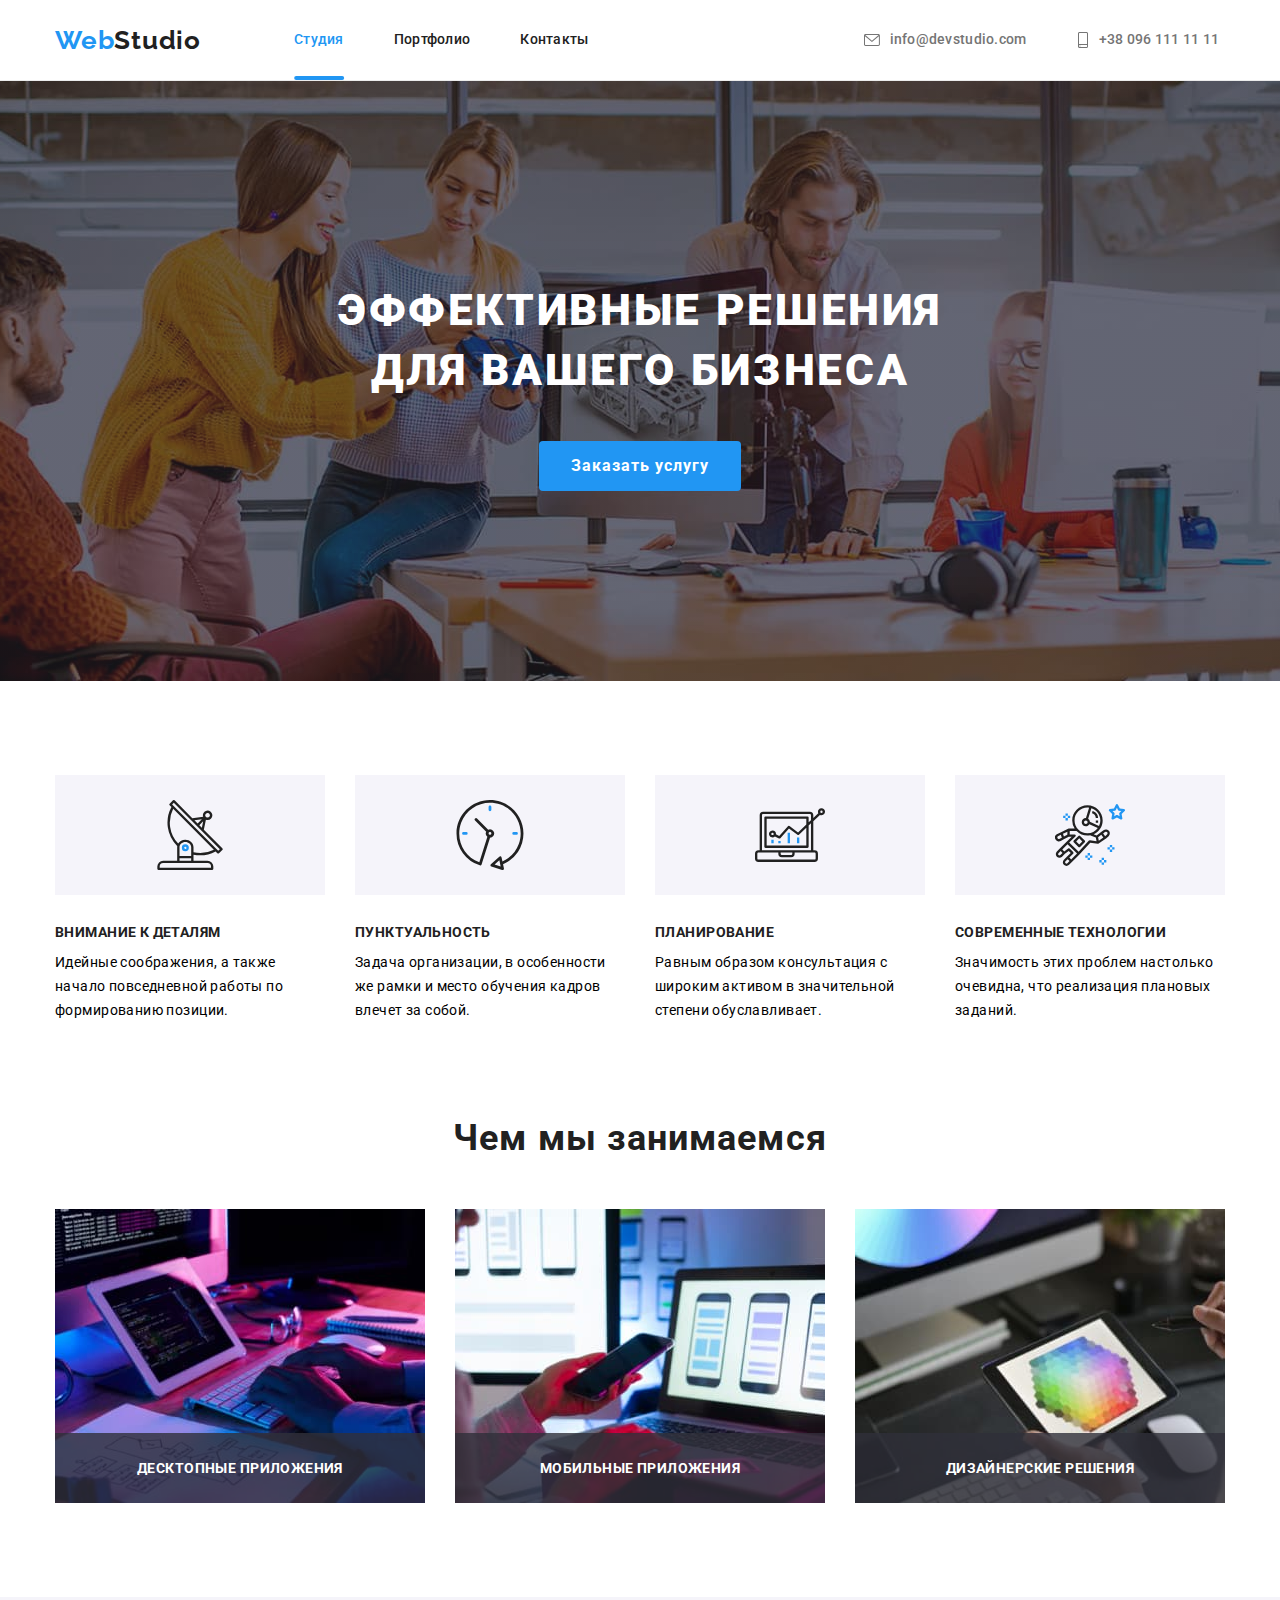
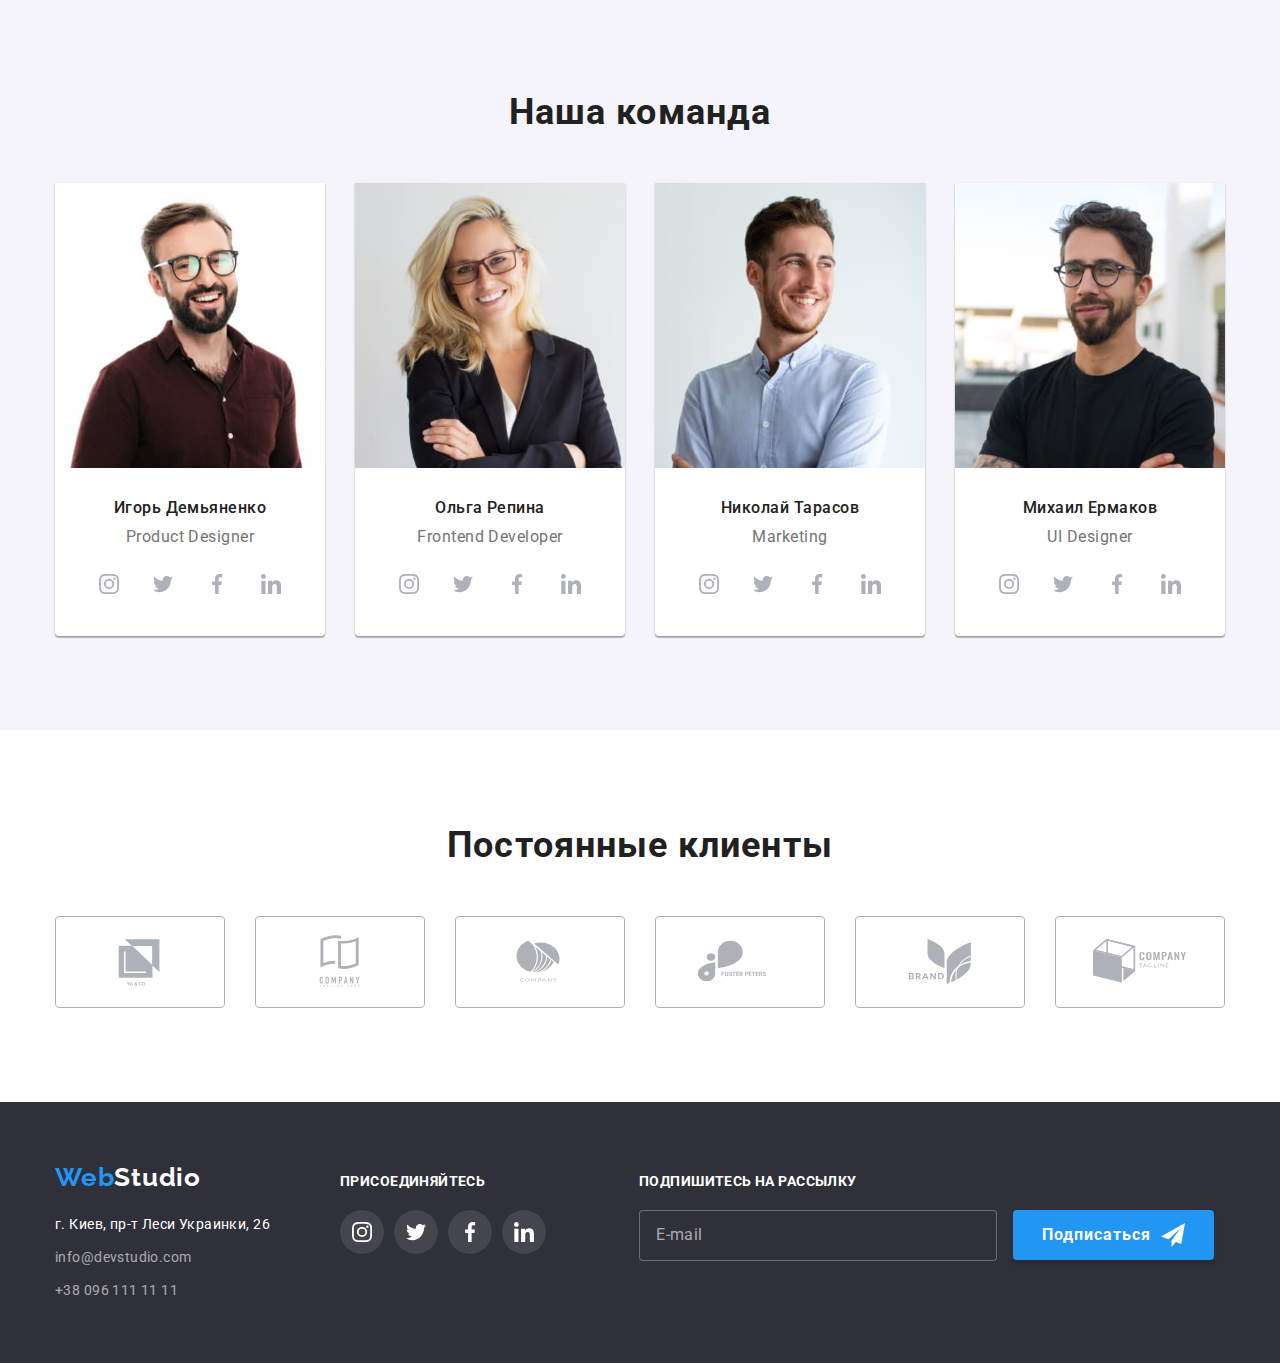
==== index.html @ 91b72182 "Update links" ====
<!DOCTYPE html>
<html lang="ru">
  <head>
    <meta name="viewport" content="width=device-width, initial-scale=1.0" />
    <title>Студия</title>
    <link rel="preconnect" href="https://fonts.googleapis.com" />
    <link rel="preconnect" href="https://fonts.gstatic.com" crossorigin />
    <link
      href="https://fonts.googleapis.com/css2?family=Raleway:wght@700&family=Roboto:wght@400;500;700;900&display=swap"
      rel="stylesheet"
    />
    <link
      rel="stylesheet"
      href="https://cdnjs.cloudflare.com/ajax/libs/modern-normalize/1.1.0/modern-normalize.min.css"
    />
    <link rel="stylesheet" href="./css/main.min.css" />
  </head>
  <body>
    <!-- Header -->
    <header class="page-header">
      <div class="page-header__menu container">
        <nav class="site-nav">
          <a class="logo" data-burger-logo href="./"
            ><span class="logo--accent">Web</span>Studio</a
          >
          <button
            type="button"
            class="burger__button"
            aria-expanded="false"
            aria-controls="burger-menu"
            data-burger-button
          >
            <svg
              width="40px"
              height="40px"
              aria-label="Переключатель мобильного меню"
            >
              <use
                class="burger-open"
                href="./images/icons.svg#burger-open"
              ></use>
              <use
                class="burger-close"
                href="./images/icons.svg#burger-close"
              ></use>
            </svg>
          </button>
          <div class="burger__menu" id="burger-menu" data-burger-menu>
            <ul class="site-nav__list">
              <li class="site-nav__item">
                <a class="site-nav__link current" href="./index.html">Студия</a>
              </li>
              <li class="site-nav__item">
                <a class="site-nav__link" href="./portfolio.html">Портфолио</a>
              </li>
              <li class="site-nav__item">
                <a class="site-nav__link" href="./">Контакты</a>
              </li>
            </ul>
            <ul class="contacts">
              <li class="contacts__item">
                <a class="contacts__link" href="mailto:info@devstudio.com">
                  <svg class="contacts__icon mail-icon">
                    <use href="./images/icons.svg#mail"></use>
                  </svg>
                  info@devstudio.com</a
                >
              </li>
              <li class="contacts__item">
                <a class="contacts__link" href="tel:+380961111111">
                  <svg class="contacts__icon phone-icon">
                    <use href="./images/icons.svg#phone"></use>
                  </svg>
                  +38 096 111 11 11</a
                >
              </li>
            </ul>
            <ul class="burger-social">
              <li class="burger-social__item">
                <a class="burger-social__link" href="./">Instagram</a>
              </li>
              <li class="burger-social__item">
                <a class="burger-social__link" href="./">Twitter</a>
              </li>
              <li class="burger-social__item">
                <a class="burger-social__link" href="./">Facebook</a>
              </li>
              <li class="burger-social__item">
                <a class="burger-social__link" href="./">LinkedIn</a>
              </li>
            </ul>
          </div>
        </nav>
      </div>
    </header>
    <main>
      <!-- Hero -->
      <section class="hero">
        <div class="hero__overlay">
          <h1 class="hero__title">Эффективные решения для вашего бизнеса</h1>
          <button class="hero__button button" type="button" data-modal-open>
            Заказать услугу
          </button>
        </div>
      </section>
      <!-- Benefits -->
      <section class="benefits">
        <div class="container">
          <ul class="benefits__list">
            <li class="benefits__item">
              <div class="benefits__icon-thumb">
                <svg class="benefits__icon">
                  <use href="./images/icons.svg#antenna"></use>
                </svg>
              </div>
              <h3 class="benefits__title">Внимание к деталям</h3>
              <p class="benefits__descr">
                Идейные соображения, а также начало повседневной работы по
                формированию позиции.
              </p>
            </li>
            <li class="benefits__item">
              <div class="benefits__icon-thumb">
                <svg class="benefits__icon">
                  <use href="./images/icons.svg#clock"></use>
                </svg>
              </div>
              <h3 class="benefits__title">Пунктуальность</h3>
              <p class="benefits__descr">
                Задача организации, в особенности же рамки и место обучения
                кадров влечет за собой.
              </p>
            </li>
            <li class="benefits__item">
              <div class="benefits__icon-thumb">
                <svg class="benefits__icon">
                  <use href="./images/icons.svg#diagram"></use>
                </svg>
              </div>
              <h3 class="benefits__title">Планирование</h3>
              <p class="benefits__descr">
                Равным образом консультация с широким активом в значительной
                степени обуславливает.
              </p>
            </li>
            <li class="benefits__item">
              <div class="benefits__icon-thumb">
                <svg class="benefits__icon">
                  <use href="./images/icons.svg#astronaut"></use>
                </svg>
              </div>
              <h3 class="benefits__title">Современные технологии</h3>
              <p class="benefits__descr">
                Значимость этих проблем настолько очевидна, что реализация
                плановых заданий.
              </p>
            </li>
          </ul>
        </div>
      </section>
      <!-- Features -->
      <section class="features section">
        <div class="container">
          <h2 class="features__title">Чем мы занимаемся</h2>
          <ul class="features__list">
            <li class="features__item">
              <img
                srcset="./images/img1.jpg 1x, ./images/img1@2x.jpg 2x"
                src="./images/img1.jpg"
                alt="Написание кода согласно алгоритму"
              />
              <div class="features__text-thumb">
                <p class="features__text">Десктопные приложения</p>
              </div>
            </li>
            <li class="features__item">
              <img
                srcset="./images/img2.jpg 1x, ./images/img2@2x.jpg 2x"
                src="./images/img2.jpg"
                alt="Тестирование мобильной версии"
              />
              <div class="features__text-thumb">
                <p class="features__text">Мобильные приложения</p>
              </div>
            </li>
            <li class="features__item">
              <img
                srcset="./images/img3.jpg 1x, ./images/img3@2x.jpg 2x"
                src="./images/img3.jpg"
                alt="Создание дизайна"
              />
              <div class="features__text-thumb">
                <p class="features__text">Дизайнерские решения</p>
              </div>
            </li>
          </ul>
        </div>
      </section>
      <!-- Team -->
      <section class="team section">
        <div class="container">
          <h2 class="team__title">Наша команда</h2>
          <ul class="members__list">
            <li class="members__item">
              <img
                class="members__image"
                srcset="
                  ./images/member1-270.jpg 270w,
                  ./images/member1-354.jpg 350w,
                  ./images/member1-450.jpg 450w,
                  ./images/member1-540.jpg 540w,
                  ./images/member1-708.jpg 708w,
                  ./images/member1-900.jpg 900w
                "
                src="./images/member1-270.jpg"
                alt="Фото сотрудника"
                sizes="(min-width: 1200px) 25vw, (min-width: 768px) 50vw, 100vw"
              />
              <div class="members__descr">
                <h3 class="members__name">Игорь Демьяненко</h3>
                <p class="members__position">Product Designer</p>
              </div>
              <div class="members__social-thumb">
                <ul class="social-links">
                  <li class="social-links__item">
                    <a
                      href="./"
                      class="social-links__link"
                      aria-label="Ссылка на Instagram"
                    >
                      <svg class="social-links__icon">
                        <use href="./images/icons.svg#instagram"></use>
                      </svg>
                    </a>
                  </li>
                  <li class="social-links__item">
                    <a
                      href="./"
                      class="social-links__link"
                      aria-label="Ссылка на Twitter"
                    >
                      <svg class="social-links__icon">
                        <use href="./images/icons.svg#twitter"></use>
                      </svg>
                    </a>
                  </li>
                  <li class="social-links__item">
                    <a
                      href="./"
                      class="social-links__link"
                      aria-label="Ссылка на Facebook"
                    >
                      <svg class="social-links__icon">
                        <use href="./images/icons.svg#facebook"></use>
                      </svg>
                    </a>
                  </li>
                  <li class="social-links__item">
                    <a
                      href="./"
                      class="social-links__link"
                      aria-label="Ссылка на LinkedIn"
                    >
                      <svg class="social-links__icon">
                        <use href="./images/icons.svg#linkedin"></use>
                      </svg>
                    </a>
                  </li>
                </ul>
              </div>
            </li>
            <li class="members__item">
              <img
                class="members__image"
                srcset="
                  ./images/member2-270.jpg 270w,
                  ./images/member2-354.jpg 354w,
                  ./images/member2-450.jpg 450w,
                  ./images/member2-540.jpg 540w,
                  ./images/member2-708.jpg 708w,
                  ./images/member2-900.jpg 900w
                "
                src="./images/member2-270.jpg"
                alt="Фото сотрудника"
                sizes="(min-width: 1200px) 25vw, (min-width: 768px) 50vw, 100vw"
              />
              <div class="members__descr">
                <h3 class="members__name">Ольга Репина</h3>
                <p class="members__position">Frontend Developer</p>
              </div>
              <div class="members__social-thumb">
                <ul class="social-links">
                  <li class="social-links__item">
                    <a
                      href="./"
                      class="social-links__link"
                      aria-label="Ссылка на Instagram"
                    >
                      <svg class="social-links__icon">
                        <use href="./images/icons.svg#instagram"></use>
                      </svg>
                    </a>
                  </li>
                  <li class="social-links__item">
                    <a
                      href="./"
                      class="social-links__link"
                      aria-label="Ссылка на Twitter"
                    >
                      <svg class="social-links__icon">
                        <use href="./images/icons.svg#twitter"></use>
                      </svg>
                    </a>
                  </li>
                  <li class="social-links__item">
                    <a
                      href="./"
                      class="social-links__link"
                      aria-label="Ссылка на Facebook"
                    >
                      <svg class="social-links__icon">
                        <use href="./images/icons.svg#facebook"></use>
                      </svg>
                    </a>
                  </li>
                  <li class="social-links__item">
                    <a
                      href="./"
                      class="social-links__link"
                      aria-label="Ссылка на LinkedIn"
                    >
                      <svg class="social-links__icon">
                        <use href="./images/icons.svg#linkedin"></use>
                      </svg>
                    </a>
                  </li>
                </ul>
              </div>
            </li>
            <li class="members__item">
              <img
                class="members__image"
                srcset="
                  ./images/member3-270.jpg 270w,
                  ./images/member3-354.jpg 354w,
                  ./images/member3-450.jpg 450w,
                  ./images/member3-540.jpg 540w,
                  ./images/member3-708.jpg 708w,
                  ./images/member3-900.jpg 900w
                "
                src="./images/member3-270.jpg"
                alt="Фото сотрудника"
                sizes="(min-width: 1200px) 25vw, (min-width: 768px) 50vw, 100vw"
              />
              <div class="members__descr">
                <h3 class="members__name">Николай Тарасов</h3>
                <p class="members__position">Marketing</p>
              </div>
              <div class="members__social-thumb">
                <ul class="social-links">
                  <li class="social-links__item">
                    <a
                      href="./"
                      class="social-links__link"
                      aria-label="Ссылка на Instagram"
                    >
                      <svg class="social-links__icon">
                        <use href="./images/icons.svg#instagram"></use>
                      </svg>
                    </a>
                  </li>
                  <li class="social-links__item">
                    <a
                      href="./"
                      class="social-links__link"
                      aria-label="Ссылка на Twitter"
                    >
                      <svg class="social-links__icon">
                        <use href="./images/icons.svg#twitter"></use>
                      </svg>
                    </a>
                  </li>
                  <li class="social-links__item">
                    <a
                      href="./"
                      class="social-links__link"
                      aria-label="Ссылка на Facebook"
                    >
                      <svg class="social-links__icon">
                        <use href="./images/icons.svg#facebook"></use>
                      </svg>
                    </a>
                  </li>
                  <li class="social-links__item">
                    <a
                      href="./"
                      class="social-links__link"
                      aria-label="Ссылка на LinkedIn"
                    >
                      <svg class="social-links__icon">
                        <use href="./images/icons.svg#linkedin"></use>
                      </svg>
                    </a>
                  </li>
                </ul>
              </div>
            </li>
            <li class="members__item">
              <img
                class="members__image"
                srcset="
                  ./images/member4-279.jpg 270w,
                  ./images/member4-354.jpg 354w,
                  ./images/member4-450.jpg 450w,
                  ./images/member4-540.jpg 540w,
                  ./images/member4-708.jpg 708w,
                  ./images/member4-900.jpg 900w
                "
                src="./images/member4-270.jpg"
                alt="Фото сотрудника"
                sizes="(min-width: 1200px) 25vw, (min-width: 768px) 50vw, 100vw"
              />
              <div class="members__descr">
                <h3 class="members__name">Михаил Ермаков</h3>
                <p class="members__position">UI Designer</p>
              </div>
              <div class="members__social-thumb">
                <ul class="social-links">
                  <li class="social-links__item">
                    <a
                      href="./"
                      class="social-links__link"
                      aria-label="Ссылка на Instagram"
                    >
                      <svg class="social-links__icon">
                        <use href="./images/icons.svg#instagram"></use>
                      </svg>
                    </a>
                  </li>
                  <li class="social-links__item">
                    <a
                      href="./"
                      class="social-links__link"
                      aria-label="Ссылка на Twitter"
                    >
                      <svg class="social-links__icon">
                        <use href="./images/icons.svg#twitter"></use>
                      </svg>
                    </a>
                  </li>
                  <li class="social-links__item">
                    <a
                      href="./"
                      class="social-links__link"
                      aria-label="Ссылка на Facebook"
                    >
                      <svg class="social-links__icon">
                        <use href="./images/icons.svg#facebook"></use>
                      </svg>
                    </a>
                  </li>
                  <li class="social-links__item">
                    <a
                      href="./"
                      class="social-links__link"
                      aria-label="Ссылка на LinkedIn"
                    >
                      <svg class="social-links__icon">
                        <use href="./images/icons.svg#linkedin"></use>
                      </svg>
                    </a>
                  </li>
                </ul>
              </div>
            </li>
          </ul>
        </div>
      </section>
      <!-- Our clients -->
      <section class="clients section">
        <div class="container">
          <h2 class="clients__title">Постоянные клиенты</h2>
          <div class="clients__thumb">
            <ul class="clients__list">
              <li class="clients__item">
                <a
                  href="./"
                  class="clients__link"
                  aria-label="Ссылка на клиента №1"
                >
                  <svg class="clients__icon">
                    <use href="./images/icons.svg#client1"></use>
                  </svg>
                </a>
              </li>
              <li class="clients__item">
                <a
                  href="./"
                  class="clients__link"
                  aria-label="Ссылка на клиента №2"
                >
                  <svg class="clients__icon">
                    <use href="./images/icons.svg#client2"></use>
                  </svg>
                </a>
              </li>
              <li class="clients__item">
                <a
                  href="./"
                  class="clients__link"
                  aria-label="Ссылка на клиента №3"
                >
                  <svg class="clients__icon">
                    <use href="./images/icons.svg#client3"></use>
                  </svg>
                </a>
              </li>
              <li class="clients__item">
                <a
                  href="./"
                  class="clients__link"
                  aria-label="Ссылка на клиента №4"
                >
                  <svg class="clients__icon">
                    <use href="./images/icons.svg#client4"></use>
                  </svg>
                </a>
              </li>
              <li class="clients__item">
                <a
                  href="./"
                  class="clients__link"
                  aria-label="Ссылка на клиента №5"
                >
                  <svg class="clients__icon">
                    <use href="./images/icons.svg#client5"></use>
                  </svg>
                </a>
              </li>
              <li class="clients__item">
                <a
                  href="./"
                  class="clients__link"
                  aria-label="Ссылка на клиента №6"
                >
                  <svg class="clients__icon">
                    <use href="./images/icons.svg#client6"></use>
                  </svg>
                </a>
              </li>
            </ul>
          </div>
        </div>
      </section>
    </main>
    <!-- Footer -->
    <footer class="page-footer">
      <div class="container page-footer__container">
        <div class="page-footer__thumb">
          <a class="page-footer__logo logo" href="./">
            <span class="logo--accent">Web</span>Studio</a
          >
          <address class="address">г. Киев, пр-т Леси Украинки, 26</address>
          <ul class="contacts-list">
            <li class="contacts-list__item">
              <a class="contacts-list__link" href="mailto:info@devstudio.com"
                >info@devstudio.com</a
              >
            </li>
            <li class="contacts-list__item">
              <a class="contacts-list__link" href="tel:+380961111111"
                >+38 096 111 11 11</a
              >
            </li>
          </ul>
        </div>
        <div class="social">
          <h3 class="social__title">присоединяйтесь</h3>
          <div class="social__thumb">
            <ul class="social__list">
              <li class="social__item">
                <a
                  href="./"
                  class="social__link"
                  aria-label="Ссылка на Instagram"
                >
                  <svg class="social__icon">
                    <use href="./images/icons.svg#instagram"></use>
                  </svg>
                </a>
              </li>
              <li class="social__item">
                <a
                  href="./"
                  class="social__link"
                  aria-label="Ссылка на Twitter"
                >
                  <svg class="social__icon">
                    <use href="./images/icons.svg#twitter"></use>
                  </svg>
                </a>
              </li>
              <li class="social__item">
                <a
                  href="./"
                  class="social__link"
                  aria-label="Ссылка на Facebook"
                >
                  <svg class="social__icon">
                    <use href="./images/icons.svg#facebook"></use>
                  </svg>
                </a>
              </li>
              <li class="social__item">
                <a
                  href="./"
                  class="social__link"
                  aria-label="Ссылка на LinkedIn"
                >
                  <svg class="social__icon">
                    <use href="./images/icons.svg#linkedin"></use>
                  </svg>
                </a>
              </li>
            </ul>
          </div>
        </div>
        <!-- Footer Form -->
        <div class="footer-form__container">
          <form class="footer-form">
            <h3 class="footer-form__title">Подпишитесь на рассылку</h3>
            <input
              class="footer-form__input"
              type="email"
              name="footer-mail"
              placeholder="E-mail"
            />
            <div class="footer-button__container">
              <button class="footer-button button" type="submit">
                Подписаться
                <svg class="footer-form__icon">
                  <use href="./images/icons.svg#send"></use>
                </svg>
              </button>
            </div>
          </form>
        </div>
      </div>
    </footer>
    <!-- Modal -->
    <div class="backdrop is-hidden" data-modal>
      <div class="modal-window">
        <button class="modal-button" data-modal-close>
          <svg class="modal-button__icon">
            <use href="./images/icons.svg#vector"></use>
          </svg>
        </button>
        <!-- Modal Form -->
        <form class="modal-form">
          <h3 class="modal-form__title">
            Оставьте свои данные, мы вам перезвоним
          </h3>
          <div class="modal-form__container">
            <label class="modal-form__label" for="name">Имя</label>
            <input
              class="modal-form__input"
              type="text"
              name="name"
              id="name"
            />
            <svg class="modal-form__icon">
              <use href="./images/icons.svg#name"></use>
            </svg>
          </div>
          <div class="modal-form__container">
            <label class="modal-form__label" for="phone">Телефон</label>
            <input
              class="modal-form__input"
              type="tel"
              name="phone"
              id="phone"
            />
            <svg class="modal-form__icon">
              <use href="./images/icons.svg#tel"></use>
            </svg>
          </div>
          <div class="modal-form__container">
            <label class="modal-form__label" for="mail">Почта</label>
            <input
              class="modal-form__input"
              type="email"
              name="mail"
              id="mail"
            />
            <svg class="modal-form__icon">
              <use href="./images/icons.svg#email"></use>
            </svg>
          </div>
          <div class="modal-form__comment">
            <label class="modal-form__label" for="comment"> Комментарий </label>
            <textarea
              class="modal-form__textarea"
              name="comment"
              id="comment"
              rows="10"
              placeholder="Введите текст"
            ></textarea>
          </div>
          <div class="policy">
            <input
              class="policy__checkbox"
              type="checkbox"
              name="policy"
              id="policy"
            />
            <label class="policy__label" for="policy">
              Соглашаюсь с рассылкой и принимаю
              <a href="./" class="policy__link"> Условия договора </a>
            </label>
          </div>
          <div class="modal-form__button-thumb">
            <button class="modal-form__button button" type="submit">
              Отправить
            </button>
          </div>
        </form>
      </div>
    </div>
    <script src="./js/modal.js"></script>
    <script src="./js/mobile-menu.js"></script>
  </body>
</html>
---- css/main.min.css ----
.container{margin-left:auto;margin-right:auto;padding-left:15px;padding-right:15px}@media screen and (min-width: 480px){.container{width:480px}}@media screen and (min-width: 768px){.container{width:768px}}@media screen and (min-width: 1200px){.container{width:1200px}}.section{padding-top:60px;padding-bottom:60px}@media screen and (min-width: 1200px){.section{padding-top:94px;padding-bottom:94px}}.logo{color:#212121;font-family:Raleway,sans-serif;font-weight:700;font-size:24px;line-height:1.17;letter-spacing:0.03em;-webkit-transition:color 250ms cubic-bezier(0.4, 0, 0.2, 1);transition:color 250ms cubic-bezier(0.4, 0, 0.2, 1)}.logo:hover,.logo:focus{color:#2196f3}@media screen and (min-width: 1200px){.logo{font-size:26px;line-height:1.19}}.logo--accent{color:#2196f3}.page-footer__logo{display:block;margin-bottom:20px;color:#fff}.page-footer__logo:hover,.page-footer__logo:focus{color:#2196f3}.page-header{position:relative;border-bottom:1px solid #ececec}.page-header__menu{display:-webkit-box;display:-ms-flexbox;display:flex;-webkit-box-align:center;-ms-flex-align:center;align-items:center}.site-nav{display:-webkit-box;display:-ms-flexbox;display:flex;-webkit-box-align:center;-ms-flex-align:center;align-items:center;-webkit-box-pack:justify;-ms-flex-pack:justify;justify-content:space-between}@media screen and (max-width: 767px){.site-nav{width:100%}}@media screen and (max-width: 767px){.site-nav__list{margin-bottom:306px}}@media screen and (min-width: 768px){.site-nav__list{display:-webkit-box;display:-ms-flexbox;display:flex;margin-left:88px}}@media screen and (min-width: 1200px){.site-nav__list{margin-left:93px}}.site-nav__item{position:relative}@media screen and (max-width: 767px){.site-nav__item{margin-bottom:32px}.site-nav__item:last-child{margin-bottom:0}}@media screen and (min-width: 768px){.site-nav__item{margin-right:50px}.site-nav__item:last-child{margin-right:0}}.site-nav__link{display:block;color:#212121;font-weight:500;font-size:14px;line-height:1.14;letter-spacing:0.02em;-webkit-transition:color 250ms cubic-bezier(0.4, 0, 0.2, 1);transition:color 250ms cubic-bezier(0.4, 0, 0.2, 1)}.site-nav__link:hover,.site-nav__link:focus{color:#2196f3}@media screen and (min-width: 768px){.site-nav__link{padding-top:32px;padding-bottom:32px}}@media screen and (max-width: 767px){.site-nav__link{font-size:40px;line-height:1.18}}.site-nav__link.current{color:#2196f3}@media screen and (min-width: 768px){.site-nav__link.current::after{display:inline-block;position:absolute;left:50%;bottom:0;-webkit-transform:translate(-50%);transform:translate(-50%);content:"";width:100%;height:4px;background-color:#2196f3;border-radius:2px}}@media screen and (max-width: 767px){.burger__menu.is-open .logo{display:none}}@media screen and (max-width: 767px){.contacts{margin-bottom:64px}}@media screen and (min-width: 768px){.contacts{display:-webkit-box;display:-ms-flexbox;display:flex;-webkit-box-orient:vertical;-webkit-box-direction:normal;-ms-flex-direction:column;flex-direction:column;-webkit-box-pack:center;-ms-flex-pack:center;justify-content:center;margin-left:84px}}@media screen and (min-width: 1200px){.contacts{-webkit-box-orient:horizontal;-webkit-box-direction:normal;-ms-flex-direction:row;flex-direction:row;-webkit-box-align:center;-ms-flex-align:center;align-items:center;margin-left:275px}}@media screen and (min-width: 1200px){.contacts__item{margin-right:50px}.contacts__item:last-child{margin-right:0}}@media screen and (max-width: 767px){.contacts__item{margin-bottom:32px}.contacts__item:last-child{margin-bottom:0}}.contacts__link{color:#757575;font-weight:500;font-size:12px;line-height:1.17;letter-spacing:0.02em;text-decoration:none;-webkit-transition:color 250ms cubic-bezier(0.4, 0, 0.2, 1);transition:color 250ms cubic-bezier(0.4, 0, 0.2, 1)}.contacts__link:hover,.contacts__link:focus{color:#2196f3}@media screen and (min-width: 1200px){.contacts__link{font-size:14px;line-height:1.14}}@media screen and (max-width: 767px){.contacts__link{font-size:24px;line-height:1.17}.contacts__link:hover,.contacts__link:focus{color:#2196f3;font-size:34px;line-height:1.18}}@media screen and (min-width: 768px){.contacts__link{display:-webkit-box;display:-ms-flexbox;display:flex;-webkit-box-align:center;-ms-flex-align:center;align-items:center;padding-top:5px;padding-bottom:5px}}@media screen and (min-width: 1200px){.contacts__link{padding-top:32px;padding-bottom:32px}}.contacts__icon{margin-right:8px;fill:currentColor}.contacts__icon.mail-icon{width:14px;height:10px}.contacts__icon.phone-icon{width:10px;height:14px}@media screen and (max-width: 767px){.contacts__icon{display:none}}@media screen and (min-width: 1200px){.contacts__icon{margin-right:10px}.contacts__icon.mail-icon{width:16px;height:12px}.contacts__icon.phone-icon{width:12px;height:16px}}@media screen and (max-width: 767px){.burger__menu{display:none;position:absolute;top:100%;left:0;padding:48px 40px;width:100%;background-color:#fff;padding:48px 40px;overflow-y:scroll}.burger__menu.is-open{display:block;padding-top:0;z-index:1}}@media screen and (min-width: 768px){.burger__menu{display:-webkit-box;display:-ms-flexbox;display:flex;-webkit-box-pack:justify;-ms-flex-pack:justify;justify-content:space-between;-webkit-box-flex:1;-ms-flex-positive:1;flex-grow:1}}.logo.is-open{opacity:0}.burger__button{display:-webkit-inline-box;display:-ms-inline-flexbox;display:inline-flex;margin:0;padding:4px 0;border:none;background-color:transparent}.burger__button .burger-close{display:none}.burger__button.is-open .burger-close{display:block}.burger__button.is-open .burger-open{display:none}.burger__button:hover .burger-open,.burger__button:focus .burger-open,.burger__button:focus .burger-close,.burger__button:hover .burger-close{fill:#2196f3}@media screen and (min-width: 768px){.burger__button{display:none}}.burger-social{display:-webkit-box;display:-ms-flexbox;display:flex}@media screen and (min-width: 768px){.burger-social{display:none}}.burger-social__item{position:relative;margin-right:10px;padding-left:10px}.burger-social__item:last-child{margin-right:0}.burger-social__item:first-child{padding-left:0}.burger-social__item:not(:first-child)::before{display:inline-block;position:absolute;left:-10px;bottom:10px;content:"";width:22px;border:1px solid rgba(33,33,33,0.2);-webkit-transform:rotate(90deg);transform:rotate(90deg)}.burger-social__link{color:#2196f3;font-weight:500;font-size:18px;line-height:1.22;letter-spacing:0.02em}@media screen and (max-width: 435px){.burger-social__link{font-size:15px}}.button{display:inline-block;color:#fff;background-color:#2196f3;font-family:inherit;font-weight:700;font-size:16px;line-height:1.87;letter-spacing:0.06em;border:1px transparent;border-radius:4px;cursor:pointer}.hero__button{padding:10px 32px}.footer-button{display:-webkit-box;display:-ms-flexbox;display:flex;-webkit-box-align:center;-ms-flex-align:center;align-items:center;padding:10px 29px;-webkit-box-shadow:0px 4px 4px rgba(0,0,0,0.15);box-shadow:0px 4px 4px rgba(0,0,0,0.15)}@media screen and (min-width: 768px) and (max-width: 1199px){.footer-button{margin-left:auto;margin-right:auto}}.modal-form__button{padding:10px 55px;-webkit-box-shadow:0px 4px 4px rgba(0,0,0,0.15);box-shadow:0px 4px 4px rgba(0,0,0,0.15)}.buttons__btn{display:inline-block;padding:6px 22px;border-radius:4px;border-color:transparent;color:#212121;background-color:#f5f4fa;font-family:inherit;font-weight:500;font-size:16px;line-height:1.62;text-align:center;letter-spacing:0.03em;cursor:pointer;-webkit-transition:color 250ms cubic-bezier(0.4, 0, 0.2, 1),background-color 250ms cubic-bezier(0.4, 0, 0.2, 1),-webkit-box-shadow 250ms cubic-bezier(0.4, 0, 0.2, 1);transition:color 250ms cubic-bezier(0.4, 0, 0.2, 1),background-color 250ms cubic-bezier(0.4, 0, 0.2, 1),-webkit-box-shadow 250ms cubic-bezier(0.4, 0, 0.2, 1);transition:color 250ms cubic-bezier(0.4, 0, 0.2, 1),background-color 250ms cubic-bezier(0.4, 0, 0.2, 1),box-shadow 250ms cubic-bezier(0.4, 0, 0.2, 1);transition:color 250ms cubic-bezier(0.4, 0, 0.2, 1),background-color 250ms cubic-bezier(0.4, 0, 0.2, 1),box-shadow 250ms cubic-bezier(0.4, 0, 0.2, 1),-webkit-box-shadow 250ms cubic-bezier(0.4, 0, 0.2, 1)}.buttons__btn:hover,.buttons__btn:focus{color:#fff;background-color:#2196f3;-webkit-box-shadow:0px 3px 1px rgba(0,0,0,0.1),0px 1px 2px rgba(0,0,0,0.08),0px 2px 2px rgba(0,0,0,0.12);box-shadow:0px 3px 1px rgba(0,0,0,0.1),0px 1px 2px rgba(0,0,0,0.08),0px 2px 2px rgba(0,0,0,0.12)}.hero{background-color:#2f303a;text-align:center}.hero__overlay{max-width:480px;height:400px;margin-left:auto;margin-right:auto;background-image:-webkit-gradient(linear, left top, right top, from(rgba(47,48,58,0.4)), to(rgba(47,48,58,0.4))),url(../images/hero-mob.jpg);background-image:linear-gradient(to right, rgba(47,48,58,0.4), rgba(47,48,58,0.4)),url(../images/hero-mob.jpg);background-size:cover;background-repeat:no-repeat;background-position:center}@media screen and (min-device-pixel-ratio: 2), (-webkit-min-device-pixel-ratio: 2), (min-resolution: 192dpi), (min-resolution: 2dppx){.hero__overlay{background-image:-webkit-gradient(linear, left top, right top, from(rgba(47,48,58,0.4)), to(rgba(47,48,58,0.4))),url(../images/hero-mob@2x.jpg);background-image:linear-gradient(to right, rgba(47,48,58,0.4), rgba(47,48,58,0.4)),url(../images/hero-mob@2x.jpg)}}@media screen and (min-width: 481px){.hero__overlay{max-width:768px;height:400px;background-image:-webkit-gradient(linear, left top, right top, from(rgba(47,48,58,0.4)), to(rgba(47,48,58,0.4))),url(../images/hero-tab.jpg);background-image:linear-gradient(to right, rgba(47,48,58,0.4), rgba(47,48,58,0.4)),url(../images/hero-tab.jpg)}}@media screen and (min-width: 481px) and (min-device-pixel-ratio: 2), screen and (min-width: 481px) and (-webkit-min-device-pixel-ratio: 2), screen and (min-width: 481px) and (min-resolution: 192dpi), screen and (min-width: 481px) and (min-resolution: 2dppx){.hero__overlay{background-image:-webkit-gradient(linear, left top, right top, from(rgba(47,48,58,0.4)), to(rgba(47,48,58,0.4))),url(../images/hero-tab@2x.jpg);background-image:linear-gradient(to right, rgba(47,48,58,0.4), rgba(47,48,58,0.4)),url(../images/hero-tab@2x.jpg)}}@media screen and (min-width: 481px) and (min-width: 769px){.hero__overlay{max-width:1600px;height:600px;background-image:-webkit-gradient(linear, left top, right top, from(rgba(47,48,58,0.4)), to(rgba(47,48,58,0.4))),url(../images/hero-desk.jpg);background-image:linear-gradient(to right, rgba(47,48,58,0.4), rgba(47,48,58,0.4)),url(../images/hero-desk.jpg)}}@media screen and (min-width: 481px) and (min-width: 769px) and (min-device-pixel-ratio: 2), screen and (min-width: 481px) and (min-width: 769px) and (-webkit-min-device-pixel-ratio: 2), screen and (min-width: 481px) and (min-width: 769px) and (min-resolution: 192dpi), screen and (min-width: 481px) and (min-width: 769px) and (min-resolution: 2dppx){.hero__overlay{background-image:-webkit-gradient(linear, left top, right top, from(rgba(47,48,58,0.4)), to(rgba(47,48,58,0.4))),url(../images/hero-desk@2x.jpg);background-image:linear-gradient(to right, rgba(47,48,58,0.4), rgba(47,48,58,0.4)),url(../images/hero-desk@2x.jpg)}}.hero__title{margin-left:auto;margin-right:auto;margin-bottom:30px;padding-top:118px;color:#fff;font-weight:900;font-size:26px;line-height:1.62;letter-spacing:0.06em;text-transform:uppercase}@media screen and (max-width: 480px){.hero__title{max-width:360px}}@media screen and (min-width: 481px){.hero__title{width:360px}}@media screen and (min-width: 1200px){.hero__title{width:696px;margin-bottom:40px;padding-top:200px;font-size:44px;line-height:1.36}}.benefits{padding-top:60px;padding-bottom:60px}@media screen and (min-width: 1200px){.benefits{padding-top:94px;padding-bottom:0}}@media screen and (min-width: 768px){.benefits__list{display:-webkit-box;display:-ms-flexbox;display:flex;-ms-flex-wrap:wrap;flex-wrap:wrap}}@media screen and (min-width: 1200px){.benefits__list{-ms-flex-wrap:nowrap;flex-wrap:nowrap}}.benefits__item{margin-bottom:30px}.benefits__item:last-child{margin-bottom:0}@media screen and (min-width: 768px) and (max-width: 1199px){.benefits__item{width:calc((100% - 30px) / 2);margin-right:30px}}@media screen and (min-width: 768px) and (max-width: 1199px){.benefits__item:nth-child(2n),.benefits__item:nth-child(4n){margin-right:0}}@media screen and (min-width: 768px) and (max-width: 1199px){.benefits__item:nth-child(3n),.benefits__item:nth-child(4n){margin-bottom:0}}@media screen and (min-width: 1200px){.benefits__item{width:calc((100% - 90px) / 4);margin-right:30px;margin-bottom:0}}@media screen and (min-width: 1200px){.benefits__item:nth-child(4n){margin-right:0}}.benefits__title{margin-top:0;margin-bottom:10px;color:#212121;font-weight:700;font-size:14px;line-height:1.14;letter-spacing:0.03em;text-transform:uppercase}.benefits__descr{font-size:14px;line-height:1.71;letter-spacing:0.03em}.benefits__icon-thumb{display:-webkit-box;display:-ms-flexbox;display:flex;-webkit-box-align:center;-ms-flex-align:center;align-items:center;-webkit-box-pack:center;-ms-flex-pack:center;justify-content:center;margin-right:auto;margin-left:auto;max-width:450px;height:120px;margin-bottom:30px;color:#212121;background-color:#f5f4fa}@media screen and (min-width: 768px){.benefits__icon-thumb{width:354px}}@media screen and (min-width: 1200px){.benefits__icon-thumb{width:270px}}.benefits__icon{width:70px;height:70px;color:currentColor}@media screen and (max-width: 1199px){.features{display:none}}.features__list{display:-webkit-box;display:-ms-flexbox;display:flex}.features__item{width:calc((100% - 60px) / 3);margin-right:30px}.features__item:nth-child(3n){margin-right:0}.features__title{margin-top:0;margin-bottom:50px;color:#212121;font-weight:700;font-size:36px;line-height:1.17;text-align:center;letter-spacing:0.03em}.features__item{position:relative}.features__text-thumb{display:-webkit-box;display:-ms-flexbox;display:flex;-webkit-box-align:center;-ms-flex-align:center;align-items:center;-webkit-box-pack:center;-ms-flex-pack:center;justify-content:center;position:absolute;left:0;bottom:0;width:100%;height:70px;background-color:rgba(47,48,58,0.8)}.features__text{font-weight:700;font-size:14px;line-height:1, 14;text-align:center;letter-spacing:0.03em;text-transform:uppercase;color:#fff}.team{background-color:#f5f4fa}.team__title{margin-top:0;margin-bottom:30px;color:#212121;font-weight:700;font-size:28px;line-height:1.18;text-align:center;letter-spacing:0.03em}@media screen and (min-width: 1200px){.team__title{margin-bottom:50px;font-size:36px;line-height:1.17}}@media screen and (min-width: 768px){.members__list{display:-webkit-box;display:-ms-flexbox;display:flex;-ms-flex-wrap:wrap;flex-wrap:wrap}}.members__item{margin-bottom:30px;background-color:#fff;text-align:center;-webkit-box-shadow:0px 1px 3px rgba(0,0,0,0.12),0px 1px 1px rgba(0,0,0,0.14),0px 2px 1px rgba(0,0,0,0.2);box-shadow:0px 1px 3px rgba(0,0,0,0.12),0px 1px 1px rgba(0,0,0,0.14),0px 2px 1px rgba(0,0,0,0.2);border-bottom-left-radius:4px;border-bottom-right-radius:4px}.members__item:last-child{margin-bottom:0}@media screen and (min-width: 768px) and (max-width: 1199px){.members__item{width:calc((100% - 30px) / 2);margin-right:30px}}@media screen and (min-width: 768px) and (max-width: 1199px){.members__item:nth-child(2n),.members__item:nth-child(4n){margin-right:0}}@media screen and (min-width: 768px) and (max-width: 1199px){.members__item:nth-child(3n),.members__item:nth-child(4n){margin-bottom:0}}@media screen and (min-width: 1200px){.members__item{width:calc((100% - 90px) / 4);margin-right:30px;margin-bottom:0}}@media screen and (min-width: 1200px){.members__item:nth-child(4n){margin-right:0}}.members__image{max-width:100%}.members__descr{padding-top:30px;padding-bottom:16px}.members__name{margin-bottom:10px;color:#212121;font-weight:500;font-size:16px;line-height:1.19;letter-spacing:0.03em}.members__position{color:#757575;font-size:16px;line-height:1.19;letter-spacing:0.03em}.members__social-thumb{display:-webkit-box;display:-ms-flexbox;display:flex;padding-bottom:24px;margin-left:auto;margin-right:auto;width:206px}@media screen and (min-width: 1200px){.members__social-thumb{padding-bottom:30px}}.social-links{display:-webkit-box;display:-ms-flexbox;display:flex;margin-left:auto;margin-right:auto}.social-links__item+.social-links__item{margin-left:10px}.social-links__link{display:-webkit-box;display:-ms-flexbox;display:flex;padding:0;-webkit-box-pack:center;-ms-flex-pack:center;justify-content:center;-webkit-box-align:center;-ms-flex-align:center;align-items:center;width:44px;height:44px;margin:0;color:#afb1b8;border-radius:50%;cursor:pointer;-webkit-transition:background-color 250ms cubic-bezier(0.4, 0, 0.2, 1),color 250ms cubic-bezier(0.4, 0, 0.2, 1);transition:background-color 250ms cubic-bezier(0.4, 0, 0.2, 1),color 250ms cubic-bezier(0.4, 0, 0.2, 1)}.social-links__link:hover,.social-links__link:focus{color:#fff;background-color:#2196f3}.social-links__icon{width:20px;height:20px;fill:currentColor}.clients__list{display:-webkit-box;display:-ms-flexbox;display:flex;-ms-flex-wrap:wrap;flex-wrap:wrap;margin-left:auto;margin-right:auto}.clients__title{margin-top:0;margin-bottom:30px;color:#212121;font-weight:700;font-size:28px;line-height:1.18;text-align:center;letter-spacing:0.03em}@media screen and (min-width: 1200px){.clients__title{margin-bottom:50px;font-size:36px;line-height:1.17}}@media screen and (max-width: 767px){.clients__item{width:calc((100% - 30px) / 2);margin-right:30px;margin-bottom:30px}}@media screen and (max-width: 767px){.clients__item:nth-child(2n),.clients__item:nth-child(4n),.clients__item:nth-child(6n){margin-right:0}}@media screen and (max-width: 767px){.clients__item:nth-child(5n),.clients__item:nth-child(6n){margin-bottom:0}}@media screen and (min-width: 768px) and (max-width: 1199px){.clients__item{width:calc((100% - 60px) / 3);margin-right:30px;margin-bottom:30px}}@media screen and (min-width: 768px) and (max-width: 1199px){.clients__item:nth-child(3n),.clients__item:nth-child(6n){margin-right:0}}@media screen and (min-width: 768px) and (max-width: 1199px){.clients__item:nth-child(4n),.clients__item:nth-child(5n),.clients__item:nth-child(6n){margin-bottom:0}}@media screen and (min-width: 1200px){.clients__item{width:calc((100% - 150px) / 6);margin-right:30px}}@media screen and (min-width: 1200px){.clients__item:nth-child(6n){margin-right:0}}.clients__thumb{display:-webkit-box;display:-ms-flexbox;display:flex;margin-left:auto;margin-right:auto}.clients__link{display:-webkit-box;display:-ms-flexbox;display:flex;padding:0;margin:0;-webkit-box-pack:center;-ms-flex-pack:center;justify-content:center;-webkit-box-align:center;-ms-flex-align:center;align-items:center;max-width:210px;height:92px;color:#afb1b8;border:1px solid #afb1b8;border-radius:4px;cursor:pointer;-webkit-transition:color 250ms cubic-bezier(0.4, 0, 0.2, 1),border-color 250ms cubic-bezier(0.4, 0, 0.2, 1);transition:color 250ms cubic-bezier(0.4, 0, 0.2, 1),border-color 250ms cubic-bezier(0.4, 0, 0.2, 1)}.clients__link:focus,.clients__link:hover{color:#2196f3;border-color:#2196f3}@media screen and (min-width: 768px){.clients__link{width:226px;margin-left:auto;margin-right:auto}}@media screen and (min-width: 1200px){.clients__link{width:170px}}.clients__icon{width:106px;height:60px;fill:currentColor}.page-footer{padding-top:60px;padding-bottom:60px;background-color:#2f303a}.page-footer__container{margin-left:auto;margin-right:auto}@media screen and (min-width: 768px){.page-footer__container{display:-webkit-box;display:-ms-flexbox;display:flex;-ms-flex-wrap:wrap;flex-wrap:wrap}}@media screen and (min-width: 1200px){.page-footer__container{-ms-flex-wrap:nowrap;flex-wrap:nowrap}}@media screen and (max-width: 1199px){.page-footer__thumb{text-align:center}}@media screen and (min-width: 768px) and (max-width: 1199px){.page-footer__thumb{padding-left:76px}}.social{display:block;width:206px}@media screen and (max-width: 767px){.social{margin:60px auto;text-align:center}}@media screen and (min-width: 768px) and (max-width: 1199px){.social{margin-left:165px;padding-right:89px;padding-top:5px}}@media screen and (min-width: 1200px){.social{margin-left:70px;padding-top:12px}}.social__title{margin-bottom:20px;color:#fff;font-weight:700;font-size:14px;line-height:1.14;letter-spacing:0.03em;text-transform:uppercase}@media screen and (min-width: 768px) and (max-width: 1199px){.social__title{padding-left:30px}}.social__thumb{display:-webkit-box;display:-ms-flexbox;display:flex;width:206px;margin-left:auto;margin-right:auto;color:#fff}.social__list{display:-webkit-box;display:-ms-flexbox;display:flex;margin-left:auto;margin-right:auto}.social__item+.social__item{margin-left:10px}.social__link{display:-webkit-box;display:-ms-flexbox;display:flex;padding:0;-webkit-box-pack:center;-ms-flex-pack:center;justify-content:center;-webkit-box-align:center;-ms-flex-align:center;align-items:center;width:44px;height:44px;margin:0;color:#fff;background-color:rgba(255,255,255,0.1);border-radius:50%;cursor:pointer;-webkit-transition:background-color 250ms cubic-bezier(0.4, 0, 0.2, 1),color 250ms cubic-bezier(0.4, 0, 0.2, 1);transition:background-color 250ms cubic-bezier(0.4, 0, 0.2, 1),color 250ms cubic-bezier(0.4, 0, 0.2, 1)}.social__link:hover,.social__link:focus{color:#fff;background-color:#2196f3}.social__icon{width:20px;height:20px;fill:currentColor}.contacts-list{display:block}.contacts-list__item+.contacts-list__item{margin-top:8px}@media screen and (min-width: 1200px){.contacts-list__item+.contacts-list__item{margin-top:9px}}.contacts-list__link{color:rgba(255,255,255,0.6);font-size:14px;line-height:1.71;letter-spacing:0.03em;text-decoration:none;-webkit-transition:color 250ms cubic-bezier(0.4, 0, 0.2, 1);transition:color 250ms cubic-bezier(0.4, 0, 0.2, 1)}.contacts-list__link:hover,.contacts-list__link:focus{color:#2196f3}.address{margin-bottom:9px;color:#fff;font-style:normal;font-size:14px;line-height:1.71;letter-spacing:0.03em}@media screen and (min-width: 768px) and (max-width: 1199px){.footer-form__container{margin-top:60px;margin-left:auto;margin-right:auto}}@media screen and (min-width: 1200px){.footer-form__container{display:-webkit-box;display:-ms-flexbox;display:flex;-webkit-box-orient:vertical;-webkit-box-direction:normal;-ms-flex-direction:column;flex-direction:column;margin-left:93px;padding-top:12px}}@media screen and (max-width: 1199px){.footer-form{text-align:center}}.footer-form__title{margin-bottom:20px;color:#fff;font-weight:700;font-size:14px;line-height:1.14;letter-spacing:0.03em;text-transform:uppercase}.footer-form__input{padding:15px 16px;color:#fff;background-color:#2f303a;border:1px solid rgba(255,255,255,0.3);border-radius:4px}.footer-form__input::-webkit-input-placeholder{color:rgba(255,255,255,0.6);font-size:16px;line-height:1.25;letter-spacing:0.03em}.footer-form__input:-ms-input-placeholder{color:rgba(255,255,255,0.6);font-size:16px;line-height:1.25;letter-spacing:0.03em}.footer-form__input::-ms-input-placeholder{color:rgba(255,255,255,0.6);font-size:16px;line-height:1.25;letter-spacing:0.03em}.footer-form__input::placeholder{color:rgba(255,255,255,0.6);font-size:16px;line-height:1.25;letter-spacing:0.03em}@media screen and (max-width: 479px){.footer-form__input{max-width:450px}}@media screen and (min-width: 480px){.footer-form__input{width:450px}}@media screen and (min-width: 1200px){.footer-form__input{width:358px}}.footer-form__icon{margin-left:10px;width:24px;height:24px;fill:currentColor}.footer-button__container{display:inline-block;margin-top:20px}@media screen and (min-width: 768px) and (max-width: 1199px){.footer-button__container{display:block}}@media screen and (min-width: 1200px){.footer-button__container{margin-left:12px;margin-top:0}}.backdrop{position:fixed;top:0;left:0;width:100%;height:100%;background-color:rgba(0,0,0,0.2);overflow-y:scroll;opacity:1;-webkit-transform:opacity 250ms cubic-bezier(0.4, 0, 0.2, 1);transform:opacity 250ms cubic-bezier(0.4, 0, 0.2, 1);-webkit-transition:opacity 500ms cubic-bezier(0.4, 0, 0.2, 1),-webkit-transform 500ms cubic-bezier(0.4, 0, 0.2, 1);transition:opacity 500ms cubic-bezier(0.4, 0, 0.2, 1),-webkit-transform 500ms cubic-bezier(0.4, 0, 0.2, 1);transition:transform 500ms cubic-bezier(0.4, 0, 0.2, 1),opacity 500ms cubic-bezier(0.4, 0, 0.2, 1);transition:transform 500ms cubic-bezier(0.4, 0, 0.2, 1),opacity 500ms cubic-bezier(0.4, 0, 0.2, 1),-webkit-transform 500ms cubic-bezier(0.4, 0, 0.2, 1)}@media screen and (max-width: 767px){.backdrop{padding:93px 15px}}.backdrop.is-hidden{opacity:0;pointer-events:none}.backdrop.is-hidden .modal-window{-webkit-transform:translate(-50%, -50%) scale(0.2);transform:translate(-50%, -50%) scale(0.2);opacity:0}.modal-window{max-width:450px;max-height:609px;background-color:#fff;-webkit-box-shadow:0px 1px 3px rgba(0,0,0,0.12),0px 1px 1px rgba(0,0,0,0.14),0px 2px 1px rgba(0,0,0,0.2);box-shadow:0px 1px 3px rgba(0,0,0,0.12),0px 1px 1px rgba(0,0,0,0.14),0px 2px 1px rgba(0,0,0,0.2);border-radius:4px;opacity:1;-webkit-transition:opacity 500ms cubic-bezier(0.4, 0, 0.2, 1),-webkit-transform 500ms cubic-bezier(0.4, 0, 0.2, 1);transition:opacity 500ms cubic-bezier(0.4, 0, 0.2, 1),-webkit-transform 500ms cubic-bezier(0.4, 0, 0.2, 1);transition:transform 500ms cubic-bezier(0.4, 0, 0.2, 1),opacity 500ms cubic-bezier(0.4, 0, 0.2, 1);transition:transform 500ms cubic-bezier(0.4, 0, 0.2, 1),opacity 500ms cubic-bezier(0.4, 0, 0.2, 1),-webkit-transform 500ms cubic-bezier(0.4, 0, 0.2, 1)}@media screen and (max-width: 767px){.modal-window{position:relative}}@media screen and (min-width: 768px){.modal-window{position:absolute;top:50%;left:50%;-webkit-transform:translate(-50%, -50%) scale(1);transform:translate(-50%, -50%) scale(1);min-width:450px;min-height:609px}}@media screen and (min-width: 1200px){.modal-window{min-width:528px;min-height:581px}}.modal-button{position:absolute;top:8px;right:8px;display:-webkit-box;display:-ms-flexbox;display:flex;-webkit-box-align:center;-ms-flex-align:center;align-items:center;-webkit-box-pack:center;-ms-flex-pack:center;justify-content:center;margin:0;padding:0;width:30px;height:30px;background-color:#fff;border:1px solid rgba(0,0,0,0.1);border-radius:50%;cursor:pointer;-webkit-transition:color 250ms cubic-bezier(0.4, 0, 0.2, 1);transition:color 250ms cubic-bezier(0.4, 0, 0.2, 1)}.modal-button:focus{color:#2196f3}.modal-button__icon{width:11px;height:11px;fill:currentColor}.modal-form{margin-left:auto;margin-right:auto;padding:40px}@media screen and (min-width: 768px){.modal-form{width:450px;height:609px}}@media screen and (min-width: 1200px){.modal-form{width:528px;height:581px}}.modal-form__title{margin-bottom:12px;color:#212121;font-weight:700;font-size:20px;line-height:1.5;text-align:center;letter-spacing:0.03em}@media screen and (min-width: 1200px){.modal-form__title{line-height:1.15}}.modal-form__container{position:relative;display:-webkit-box;display:-ms-flexbox;display:flex;-webkit-box-orient:vertical;-webkit-box-direction:normal;-ms-flex-direction:column;flex-direction:column;margin-bottom:10px}.modal-form__label{margin-bottom:4px;color:#757575;font-size:12px;line-height:1.17;letter-spacing:0.01em}.modal-form__input{margin:0;padding-top:11px;padding-bottom:11px;padding-left:42px;height:40px;border:1px solid rgba(33,33,33,0.2);border-radius:4px}.modal-form__input:focus{border-color:#2196f3;outline:#2196f3}.modal-form__icon{display:inline-block;position:absolute;top:29px;left:12px;width:18px;height:18px;fill:currentColor}.modal-form__comment{display:-webkit-box;display:-ms-flexbox;display:flex;-webkit-box-orient:vertical;-webkit-box-direction:normal;-ms-flex-direction:column;flex-direction:column;margin-bottom:20px}.modal-form__textarea{resize:none;padding:12px 16px;width:100%;height:120px;border:1px solid rgba(33,33,33,0.2);border-radius:4px}.modal-form__textarea::-webkit-input-placeholder{color:rgba(117,117,117,0.5);font-size:12px;line-height:1.17;letter-spacing:0.01em}.modal-form__textarea:-ms-input-placeholder{color:rgba(117,117,117,0.5);font-size:12px;line-height:1.17;letter-spacing:0.01em}.modal-form__textarea::-ms-input-placeholder{color:rgba(117,117,117,0.5);font-size:12px;line-height:1.17;letter-spacing:0.01em}.modal-form__textarea::placeholder{color:rgba(117,117,117,0.5);font-size:12px;line-height:1.17;letter-spacing:0.01em}.modal-form__textarea:focus{border-color:#2196f3;outline:#2196f3}.modal-form__input+.modal-form__icon{-webkit-transition:fill 250ms cubic-bezier(0.4, 0, 0.2, 1);transition:fill 250ms cubic-bezier(0.4, 0, 0.2, 1)}.modal-form__input,.modal-form__textarea{-webkit-transition:border-color 250ms cubic-bezier(0.4, 0, 0.2, 1);transition:border-color 250ms cubic-bezier(0.4, 0, 0.2, 1)}.modal-form__input:focus+.modal-form__icon{fill:#2196f3}.modal-form__button-thumb{display:-webkit-box;display:-ms-flexbox;display:flex;-webkit-box-align:center;-ms-flex-align:center;align-items:center;-webkit-box-pack:center;-ms-flex-pack:center;justify-content:center}.policy{position:relative;display:inline-block;margin-bottom:30px;color:#757575;font-size:12px;line-height:1.17;letter-spacing:0.03em}@media screen and (min-width: 1200px){.policy{margin-left:12px;font-size:14px;line-height:1.71}}.policy__checkbox{-moz-appearance:none;-webkit-appearance:none;appearance:none;position:absolute}.policy__label{padding-left:23px}.policy__label::after{content:"";position:absolute;top:0;left:0;display:inline-block;width:16px;height:15px;border:2px solid #212121;border-radius:2px;-webkit-transition:border-color 250ms cubic-bezier(0.4, 0, 0.2, 1);transition:border-color 250ms cubic-bezier(0.4, 0, 0.2, 1)}@media screen and (min-width: 1200px){.policy__label::after{top:4px}}.policy__checkbox:focus+.policy__label::after{border-color:#2196f3;outline:#2196f3}.policy__checkbox:checked+.policy__label::after{width:16px;height:15px;background-image:url(../images/check.svg);background-position:50%,50%;background-size:cover;background-origin:padding-box;background-color:#2196f3;border:none}.policy__link{color:#2196f3;font-family:inherit;text-decoration:none;border-bottom:1px solid #2196f3}.portfolio-section{padding-top:60px;padding-bottom:60px}@media screen and (min-width: 1200px){.portfolio-section{padding-top:94px;padding-bottom:94px}}.buttons__list{margin-bottom:40px}@media screen and (min-width: 768px){.buttons__list{display:-webkit-box;display:-ms-flexbox;display:flex;-webkit-box-pack:center;-ms-flex-pack:center;justify-content:center;margin-bottom:30px}}@media screen and (min-width: 1200px){.buttons__list{margin-bottom:50px}}@media screen and (max-width: 767px){.buttons__item{display:inline-block;margin-right:8px}.buttons__item:nth-child(3n),.buttons__item:nth-child(5n){margin-right:0}.buttons__item:nth-child(4n),.buttons__item:nth-child(5n){margin-top:15px}}@media screen and (min-width: 768px){.buttons__item+.buttons__item{margin-left:8px}}@media screen and (min-width: 768px){.work-list{display:-webkit-box;display:-ms-flexbox;display:flex;-ms-flex-wrap:wrap;flex-wrap:wrap}}@media screen and (max-width: 767px){.work-list__item{margin-bottom:30px}.work-list__item:last-child{margin-bottom:0}}@media screen and (min-width: 768px) and (max-width: 1199px){.work-list__item{width:calc((100% - 30px) / 2);margin-right:30px;margin-bottom:30px}.work-list__item:nth-child(2n){margin-right:0}.work-list__item:nth-last-child(-n+2){margin-bottom:0}}@media screen and (min-width: 1200px){.work-list__item{width:calc((100% - 60px) / 3);margin-right:30px;margin-bottom:30px}.work-list__item:nth-child(3n){margin-right:0}.work-list__item:nth-last-child(-n+3){margin-bottom:0}}.work-list__link{display:block;color:inherit;-webkit-transition:-webkit-box-shadow 250ms cubic-bezier(0.4, 0, 0.2, 1);transition:-webkit-box-shadow 250ms cubic-bezier(0.4, 0, 0.2, 1);transition:box-shadow 250ms cubic-bezier(0.4, 0, 0.2, 1);transition:box-shadow 250ms cubic-bezier(0.4, 0, 0.2, 1), -webkit-box-shadow 250ms cubic-bezier(0.4, 0, 0.2, 1)}.work-list__link:hover{-webkit-box-shadow:0px 1px 1px rgba(0,0,0,0.12),0px 4px 4px rgba(0,0,0,0.06),1px 4px 6px rgba(0,0,0,0.16);box-shadow:0px 1px 1px rgba(0,0,0,0.12),0px 4px 4px rgba(0,0,0,0.06),1px 4px 6px rgba(0,0,0,0.16)}.work-list__link:hover .work__card,.work-list__link:focus .work__card{opacity:1;-webkit-transform:translateY(0%);transform:translateY(0%)}.work{position:relative;overflow:hidden}.work__image{max-width:450px}@media screen and (min-width: 480px){.work__image{width:450px}}@media screen and (min-width: 768px){.work__image{width:354px}}@media screen and (min-width: 1200px){.work__image{width:370px}}.work__card{display:-webkit-box;display:-ms-flexbox;display:flex;-webkit-box-align:center;-ms-flex-align:center;align-items:center;position:absolute;top:0;left:0;width:100%;height:100%;background-color:rgba(33,150,243,0.9);opacity:0;-webkit-transform:translateY(100%);transform:translateY(100%);-webkit-transition:opacity 250ms cubic-bezier(0.4, 0, 0.2, 1),-webkit-transform 250ms cubic-bezier(0.4, 0, 0.2, 1);transition:opacity 250ms cubic-bezier(0.4, 0, 0.2, 1),-webkit-transform 250ms cubic-bezier(0.4, 0, 0.2, 1);transition:opacity 250ms cubic-bezier(0.4, 0, 0.2, 1),transform 250ms cubic-bezier(0.4, 0, 0.2, 1);transition:opacity 250ms cubic-bezier(0.4, 0, 0.2, 1),transform 250ms cubic-bezier(0.4, 0, 0.2, 1),-webkit-transform 250ms cubic-bezier(0.4, 0, 0.2, 1)}.work__text{padding-left:24px;padding-right:24px;font-size:18px;line-height:1.56;letter-spacing:0.03em;color:#fff}.work__label{padding-left:24px;padding-right:24px;padding-top:20px;padding-bottom:20px;border-bottom:1px solid #eeeeee;border-left:1px solid #eeeeee;border-right:1px solid #eeeeee}@media screen and (min-width: 768px) and (max-width: 1199px){.work__label.first{padding-bottom:56px}}.work__title{margin-bottom:4px;color:#212121;font-weight:700;font-size:18px;line-height:2;letter-spacing:0.06em}.work__descr{color:#757575;font-size:16px;line-height:1.87;letter-spacing:0.03em}h1,h2,h3,h4,h5,h6,p{margin:0;padding:0}ul{margin:0;padding:0;list-style:none}a{text-decoration:none}body{max-width:1600px;margin-left:auto;margin-right:auto;font-family:Roboto,sans-serif}body.modal-open{overflow:hidden}img{display:block}
/*# sourceMappingURL=main.min.css.map */
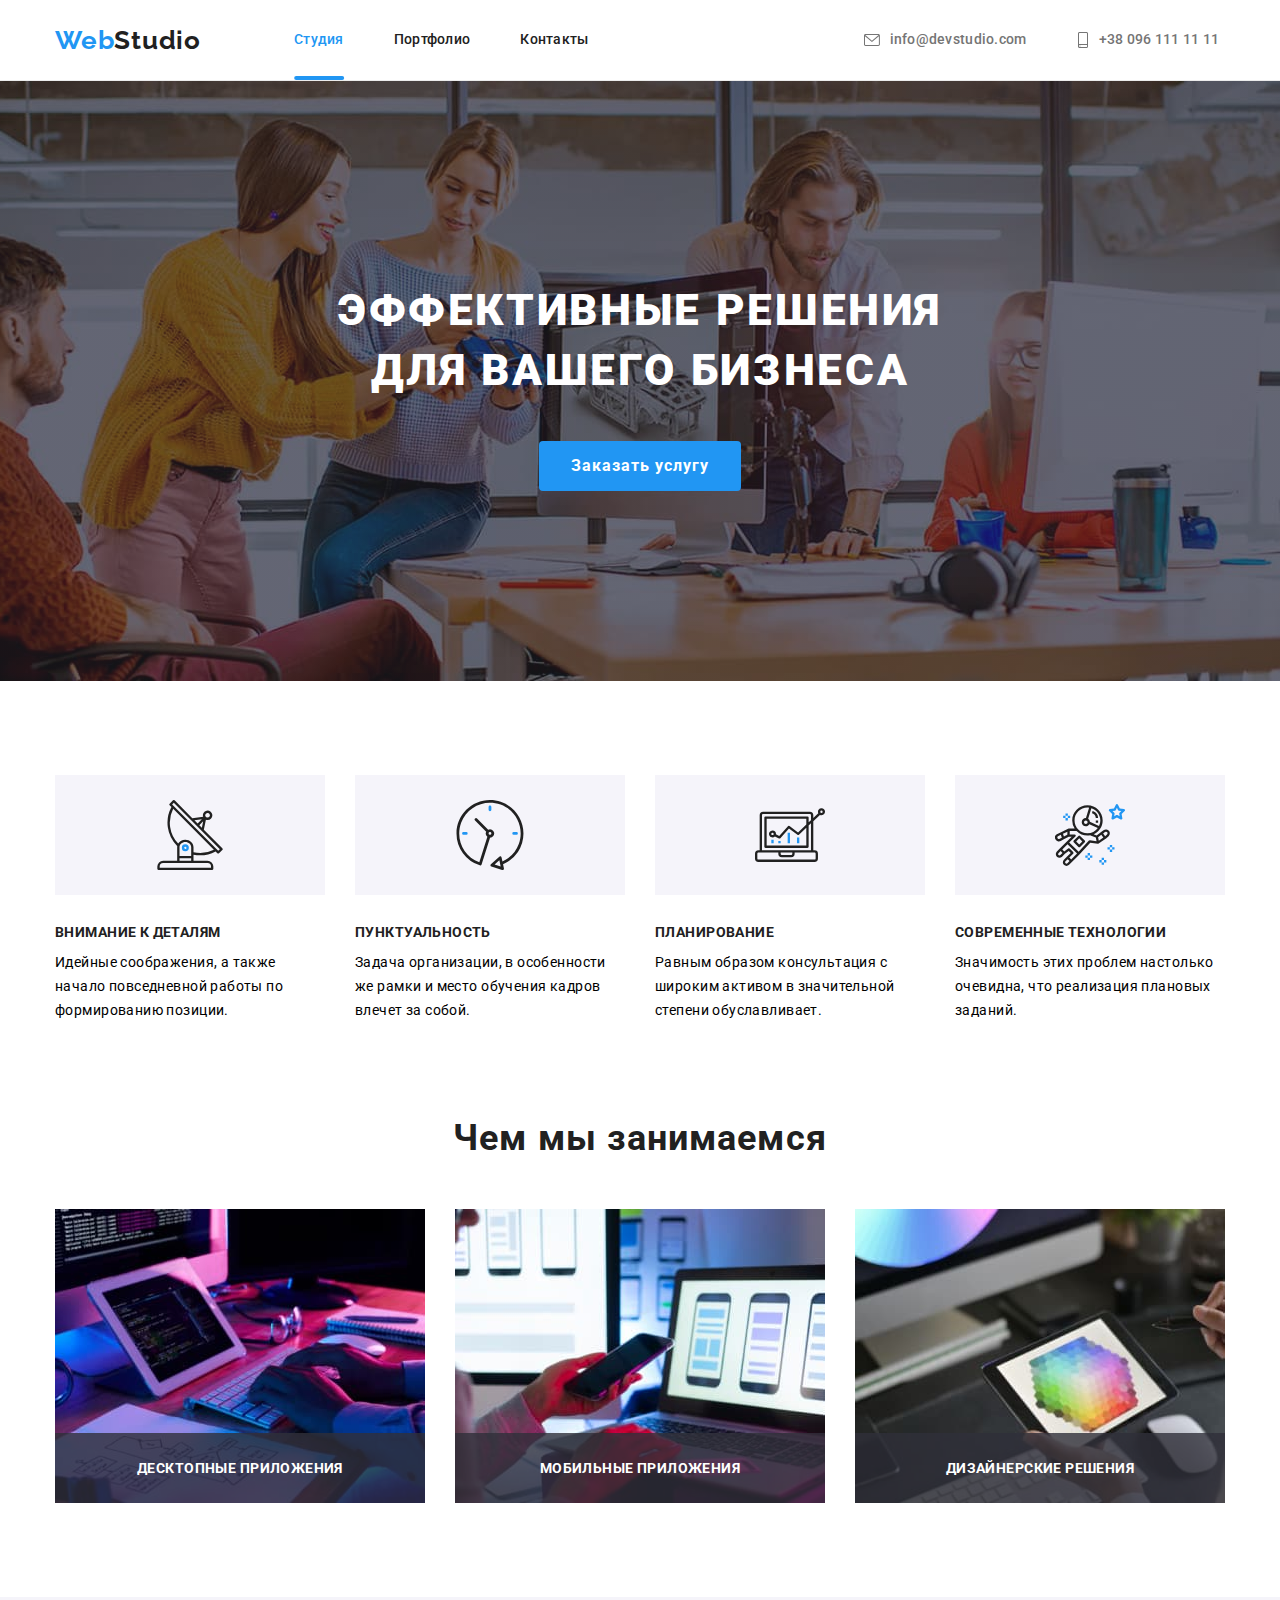
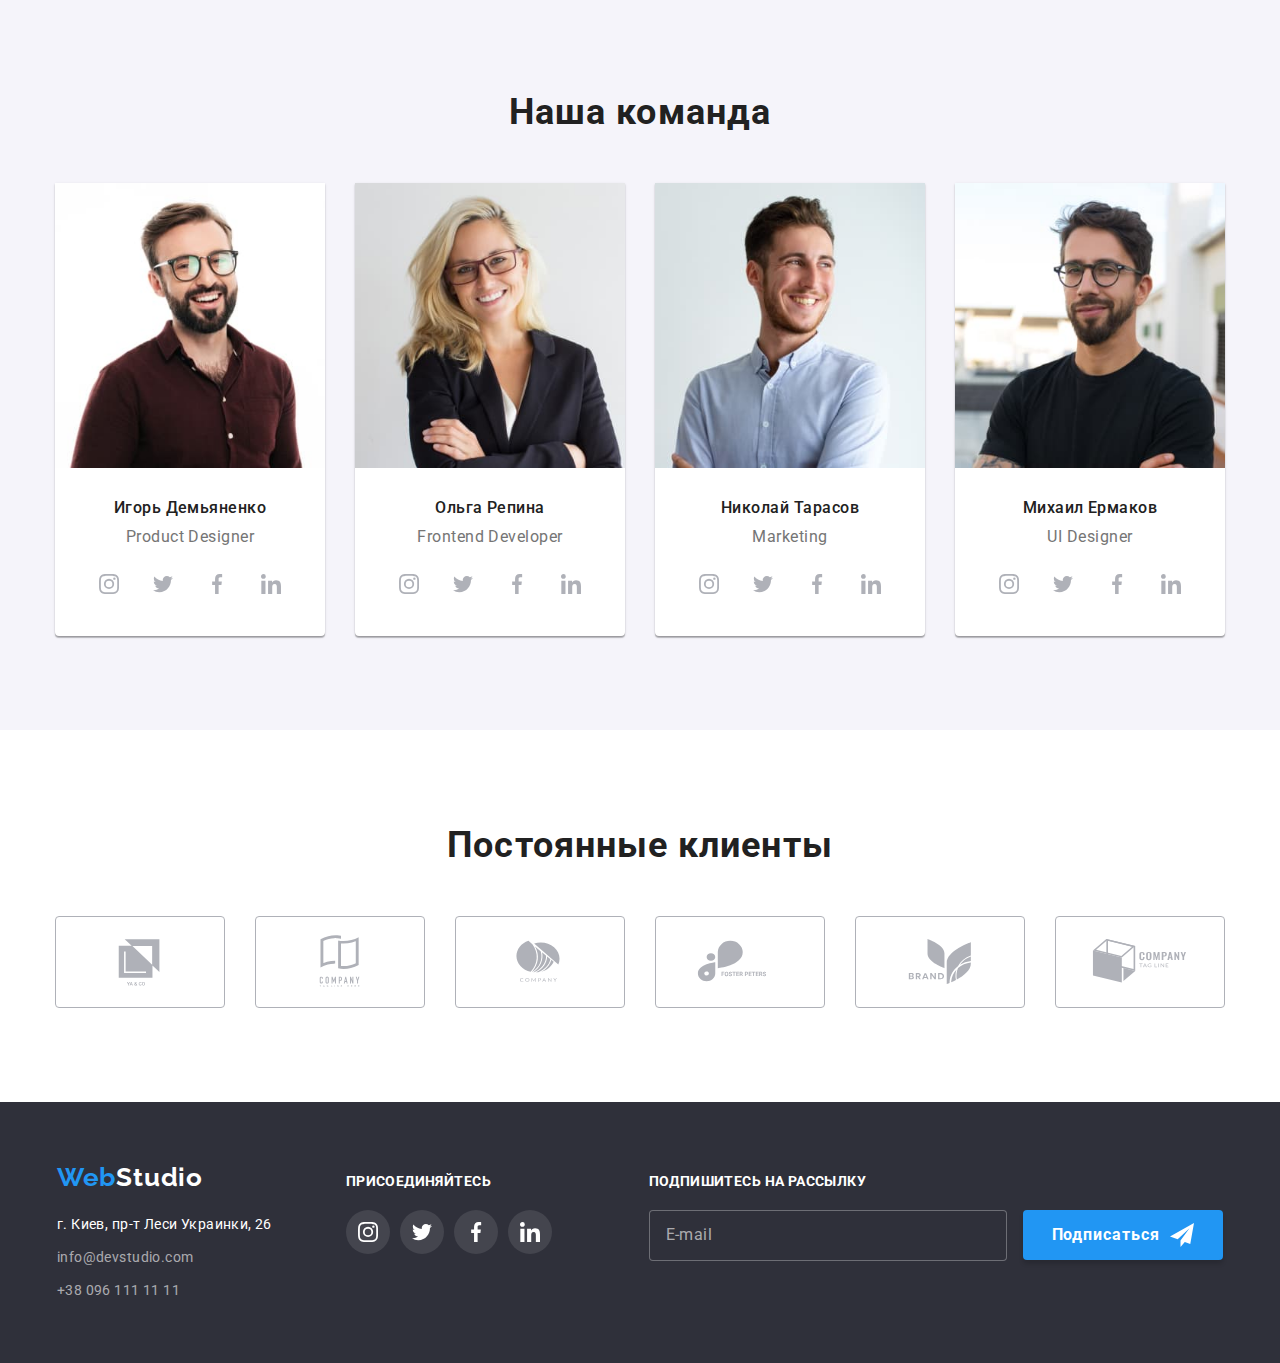
==== commit 06b5b27c: "Внесла правки" ====
--- a/index.html
+++ b/index.html
@@ -57,38 +57,40 @@
                 <a class="site-nav__link" href="./">Контакты</a>
               </li>
             </ul>
-            <ul class="contacts">
-              <li class="contacts__item">
-                <a class="contacts__link" href="mailto:info@devstudio.com">
-                  <svg class="contacts__icon mail-icon">
-                    <use href="./images/icons.svg#mail"></use>
-                  </svg>
-                  info@devstudio.com</a
-                >
-              </li>
-              <li class="contacts__item">
-                <a class="contacts__link" href="tel:+380961111111">
-                  <svg class="contacts__icon phone-icon">
-                    <use href="./images/icons.svg#phone"></use>
-                  </svg>
-                  +38 096 111 11 11</a
-                >
-              </li>
-            </ul>
-            <ul class="burger-social">
-              <li class="burger-social__item">
-                <a class="burger-social__link" href="./">Instagram</a>
-              </li>
-              <li class="burger-social__item">
-                <a class="burger-social__link" href="./">Twitter</a>
-              </li>
-              <li class="burger-social__item">
-                <a class="burger-social__link" href="./">Facebook</a>
-              </li>
-              <li class="burger-social__item">
-                <a class="burger-social__link" href="./">LinkedIn</a>
-              </li>
-            </ul>
+            <div class="site-nav__thumb">
+              <ul class="contacts">
+                <li class="contacts__item">
+                  <a class="contacts__link" href="mailto:info@devstudio.com">
+                    <svg class="contacts__icon mail-icon">
+                      <use href="./images/icons.svg#mail"></use>
+                    </svg>
+                    info@devstudio.com</a
+                  >
+                </li>
+                <li class="contacts__item">
+                  <a class="contacts__link" href="tel:+380961111111">
+                    <svg class="contacts__icon phone-icon">
+                      <use href="./images/icons.svg#phone"></use>
+                    </svg>
+                    +38 096 111 11 11</a
+                  >
+                </li>
+              </ul>
+              <ul class="burger-social">
+                <li class="burger-social__item">
+                  <a class="burger-social__link" href="./">Instagram</a>
+                </li>
+                <li class="burger-social__item">
+                  <a class="burger-social__link" href="./">Twitter</a>
+                </li>
+                <li class="burger-social__item">
+                  <a class="burger-social__link" href="./">Facebook</a>
+                </li>
+                <li class="burger-social__item">
+                  <a class="burger-social__link" href="./">LinkedIn</a>
+                </li>
+              </ul>
+            </div>
           </div>
         </nav>
       </div>
--- a/css/main.min.css
+++ b/css/main.min.css
@@ -1,2 +1,2 @@
-.container{margin-left:auto;margin-right:auto;padding-left:15px;padding-right:15px}@media screen and (min-width: 480px){.container{width:480px}}@media screen and (min-width: 768px){.container{width:768px}}@media screen and (min-width: 1200px){.container{width:1200px}}.section{padding-top:60px;padding-bottom:60px}@media screen and (min-width: 1200px){.section{padding-top:94px;padding-bottom:94px}}.logo{color:#212121;font-family:Raleway,sans-serif;font-weight:700;font-size:24px;line-height:1.17;letter-spacing:0.03em;-webkit-transition:color 250ms cubic-bezier(0.4, 0, 0.2, 1);transition:color 250ms cubic-bezier(0.4, 0, 0.2, 1)}.logo:hover,.logo:focus{color:#2196f3}@media screen and (min-width: 1200px){.logo{font-size:26px;line-height:1.19}}.logo--accent{color:#2196f3}.page-footer__logo{display:block;margin-bottom:20px;color:#fff}.page-footer__logo:hover,.page-footer__logo:focus{color:#2196f3}.page-header{position:relative;border-bottom:1px solid #ececec}.page-header__menu{display:-webkit-box;display:-ms-flexbox;display:flex;-webkit-box-align:center;-ms-flex-align:center;align-items:center}.site-nav{display:-webkit-box;display:-ms-flexbox;display:flex;-webkit-box-align:center;-ms-flex-align:center;align-items:center;-webkit-box-pack:justify;-ms-flex-pack:justify;justify-content:space-between}@media screen and (max-width: 767px){.site-nav{width:100%}}@media screen and (max-width: 767px){.site-nav__list{margin-bottom:306px}}@media screen and (min-width: 768px){.site-nav__list{display:-webkit-box;display:-ms-flexbox;display:flex;margin-left:88px}}@media screen and (min-width: 1200px){.site-nav__list{margin-left:93px}}.site-nav__item{position:relative}@media screen and (max-width: 767px){.site-nav__item{margin-bottom:32px}.site-nav__item:last-child{margin-bottom:0}}@media screen and (min-width: 768px){.site-nav__item{margin-right:50px}.site-nav__item:last-child{margin-right:0}}.site-nav__link{display:block;color:#212121;font-weight:500;font-size:14px;line-height:1.14;letter-spacing:0.02em;-webkit-transition:color 250ms cubic-bezier(0.4, 0, 0.2, 1);transition:color 250ms cubic-bezier(0.4, 0, 0.2, 1)}.site-nav__link:hover,.site-nav__link:focus{color:#2196f3}@media screen and (min-width: 768px){.site-nav__link{padding-top:32px;padding-bottom:32px}}@media screen and (max-width: 767px){.site-nav__link{font-size:40px;line-height:1.18}}.site-nav__link.current{color:#2196f3}@media screen and (min-width: 768px){.site-nav__link.current::after{display:inline-block;position:absolute;left:50%;bottom:0;-webkit-transform:translate(-50%);transform:translate(-50%);content:"";width:100%;height:4px;background-color:#2196f3;border-radius:2px}}@media screen and (max-width: 767px){.burger__menu.is-open .logo{display:none}}@media screen and (max-width: 767px){.contacts{margin-bottom:64px}}@media screen and (min-width: 768px){.contacts{display:-webkit-box;display:-ms-flexbox;display:flex;-webkit-box-orient:vertical;-webkit-box-direction:normal;-ms-flex-direction:column;flex-direction:column;-webkit-box-pack:center;-ms-flex-pack:center;justify-content:center;margin-left:84px}}@media screen and (min-width: 1200px){.contacts{-webkit-box-orient:horizontal;-webkit-box-direction:normal;-ms-flex-direction:row;flex-direction:row;-webkit-box-align:center;-ms-flex-align:center;align-items:center;margin-left:275px}}@media screen and (min-width: 1200px){.contacts__item{margin-right:50px}.contacts__item:last-child{margin-right:0}}@media screen and (max-width: 767px){.contacts__item{margin-bottom:32px}.contacts__item:last-child{margin-bottom:0}}.contacts__link{color:#757575;font-weight:500;font-size:12px;line-height:1.17;letter-spacing:0.02em;text-decoration:none;-webkit-transition:color 250ms cubic-bezier(0.4, 0, 0.2, 1);transition:color 250ms cubic-bezier(0.4, 0, 0.2, 1)}.contacts__link:hover,.contacts__link:focus{color:#2196f3}@media screen and (min-width: 1200px){.contacts__link{font-size:14px;line-height:1.14}}@media screen and (max-width: 767px){.contacts__link{font-size:24px;line-height:1.17}.contacts__link:hover,.contacts__link:focus{color:#2196f3;font-size:34px;line-height:1.18}}@media screen and (min-width: 768px){.contacts__link{display:-webkit-box;display:-ms-flexbox;display:flex;-webkit-box-align:center;-ms-flex-align:center;align-items:center;padding-top:5px;padding-bottom:5px}}@media screen and (min-width: 1200px){.contacts__link{padding-top:32px;padding-bottom:32px}}.contacts__icon{margin-right:8px;fill:currentColor}.contacts__icon.mail-icon{width:14px;height:10px}.contacts__icon.phone-icon{width:10px;height:14px}@media screen and (max-width: 767px){.contacts__icon{display:none}}@media screen and (min-width: 1200px){.contacts__icon{margin-right:10px}.contacts__icon.mail-icon{width:16px;height:12px}.contacts__icon.phone-icon{width:12px;height:16px}}@media screen and (max-width: 767px){.burger__menu{display:none;position:absolute;top:100%;left:0;padding:48px 40px;width:100%;background-color:#fff;padding:48px 40px;overflow-y:scroll}.burger__menu.is-open{display:block;padding-top:0;z-index:1}}@media screen and (min-width: 768px){.burger__menu{display:-webkit-box;display:-ms-flexbox;display:flex;-webkit-box-pack:justify;-ms-flex-pack:justify;justify-content:space-between;-webkit-box-flex:1;-ms-flex-positive:1;flex-grow:1}}.logo.is-open{opacity:0}.burger__button{display:-webkit-inline-box;display:-ms-inline-flexbox;display:inline-flex;margin:0;padding:4px 0;border:none;background-color:transparent}.burger__button .burger-close{display:none}.burger__button.is-open .burger-close{display:block}.burger__button.is-open .burger-open{display:none}.burger__button:hover .burger-open,.burger__button:focus .burger-open,.burger__button:focus .burger-close,.burger__button:hover .burger-close{fill:#2196f3}@media screen and (min-width: 768px){.burger__button{display:none}}.burger-social{display:-webkit-box;display:-ms-flexbox;display:flex}@media screen and (min-width: 768px){.burger-social{display:none}}.burger-social__item{position:relative;margin-right:10px;padding-left:10px}.burger-social__item:last-child{margin-right:0}.burger-social__item:first-child{padding-left:0}.burger-social__item:not(:first-child)::before{display:inline-block;position:absolute;left:-10px;bottom:10px;content:"";width:22px;border:1px solid rgba(33,33,33,0.2);-webkit-transform:rotate(90deg);transform:rotate(90deg)}.burger-social__link{color:#2196f3;font-weight:500;font-size:18px;line-height:1.22;letter-spacing:0.02em}@media screen and (max-width: 435px){.burger-social__link{font-size:15px}}.button{display:inline-block;color:#fff;background-color:#2196f3;font-family:inherit;font-weight:700;font-size:16px;line-height:1.87;letter-spacing:0.06em;border:1px transparent;border-radius:4px;cursor:pointer}.hero__button{padding:10px 32px}.footer-button{display:-webkit-box;display:-ms-flexbox;display:flex;-webkit-box-align:center;-ms-flex-align:center;align-items:center;padding:10px 29px;-webkit-box-shadow:0px 4px 4px rgba(0,0,0,0.15);box-shadow:0px 4px 4px rgba(0,0,0,0.15)}@media screen and (min-width: 768px) and (max-width: 1199px){.footer-button{margin-left:auto;margin-right:auto}}.modal-form__button{padding:10px 55px;-webkit-box-shadow:0px 4px 4px rgba(0,0,0,0.15);box-shadow:0px 4px 4px rgba(0,0,0,0.15)}.buttons__btn{display:inline-block;padding:6px 22px;border-radius:4px;border-color:transparent;color:#212121;background-color:#f5f4fa;font-family:inherit;font-weight:500;font-size:16px;line-height:1.62;text-align:center;letter-spacing:0.03em;cursor:pointer;-webkit-transition:color 250ms cubic-bezier(0.4, 0, 0.2, 1),background-color 250ms cubic-bezier(0.4, 0, 0.2, 1),-webkit-box-shadow 250ms cubic-bezier(0.4, 0, 0.2, 1);transition:color 250ms cubic-bezier(0.4, 0, 0.2, 1),background-color 250ms cubic-bezier(0.4, 0, 0.2, 1),-webkit-box-shadow 250ms cubic-bezier(0.4, 0, 0.2, 1);transition:color 250ms cubic-bezier(0.4, 0, 0.2, 1),background-color 250ms cubic-bezier(0.4, 0, 0.2, 1),box-shadow 250ms cubic-bezier(0.4, 0, 0.2, 1);transition:color 250ms cubic-bezier(0.4, 0, 0.2, 1),background-color 250ms cubic-bezier(0.4, 0, 0.2, 1),box-shadow 250ms cubic-bezier(0.4, 0, 0.2, 1),-webkit-box-shadow 250ms cubic-bezier(0.4, 0, 0.2, 1)}.buttons__btn:hover,.buttons__btn:focus{color:#fff;background-color:#2196f3;-webkit-box-shadow:0px 3px 1px rgba(0,0,0,0.1),0px 1px 2px rgba(0,0,0,0.08),0px 2px 2px rgba(0,0,0,0.12);box-shadow:0px 3px 1px rgba(0,0,0,0.1),0px 1px 2px rgba(0,0,0,0.08),0px 2px 2px rgba(0,0,0,0.12)}.hero{background-color:#2f303a;text-align:center}.hero__overlay{max-width:480px;height:400px;margin-left:auto;margin-right:auto;background-image:-webkit-gradient(linear, left top, right top, from(rgba(47,48,58,0.4)), to(rgba(47,48,58,0.4))),url(../images/hero-mob.jpg);background-image:linear-gradient(to right, rgba(47,48,58,0.4), rgba(47,48,58,0.4)),url(../images/hero-mob.jpg);background-size:cover;background-repeat:no-repeat;background-position:center}@media screen and (min-device-pixel-ratio: 2), (-webkit-min-device-pixel-ratio: 2), (min-resolution: 192dpi), (min-resolution: 2dppx){.hero__overlay{background-image:-webkit-gradient(linear, left top, right top, from(rgba(47,48,58,0.4)), to(rgba(47,48,58,0.4))),url(../images/hero-mob@2x.jpg);background-image:linear-gradient(to right, rgba(47,48,58,0.4), rgba(47,48,58,0.4)),url(../images/hero-mob@2x.jpg)}}@media screen and (min-width: 481px){.hero__overlay{max-width:768px;height:400px;background-image:-webkit-gradient(linear, left top, right top, from(rgba(47,48,58,0.4)), to(rgba(47,48,58,0.4))),url(../images/hero-tab.jpg);background-image:linear-gradient(to right, rgba(47,48,58,0.4), rgba(47,48,58,0.4)),url(../images/hero-tab.jpg)}}@media screen and (min-width: 481px) and (min-device-pixel-ratio: 2), screen and (min-width: 481px) and (-webkit-min-device-pixel-ratio: 2), screen and (min-width: 481px) and (min-resolution: 192dpi), screen and (min-width: 481px) and (min-resolution: 2dppx){.hero__overlay{background-image:-webkit-gradient(linear, left top, right top, from(rgba(47,48,58,0.4)), to(rgba(47,48,58,0.4))),url(../images/hero-tab@2x.jpg);background-image:linear-gradient(to right, rgba(47,48,58,0.4), rgba(47,48,58,0.4)),url(../images/hero-tab@2x.jpg)}}@media screen and (min-width: 481px) and (min-width: 769px){.hero__overlay{max-width:1600px;height:600px;background-image:-webkit-gradient(linear, left top, right top, from(rgba(47,48,58,0.4)), to(rgba(47,48,58,0.4))),url(../images/hero-desk.jpg);background-image:linear-gradient(to right, rgba(47,48,58,0.4), rgba(47,48,58,0.4)),url(../images/hero-desk.jpg)}}@media screen and (min-width: 481px) and (min-width: 769px) and (min-device-pixel-ratio: 2), screen and (min-width: 481px) and (min-width: 769px) and (-webkit-min-device-pixel-ratio: 2), screen and (min-width: 481px) and (min-width: 769px) and (min-resolution: 192dpi), screen and (min-width: 481px) and (min-width: 769px) and (min-resolution: 2dppx){.hero__overlay{background-image:-webkit-gradient(linear, left top, right top, from(rgba(47,48,58,0.4)), to(rgba(47,48,58,0.4))),url(../images/hero-desk@2x.jpg);background-image:linear-gradient(to right, rgba(47,48,58,0.4), rgba(47,48,58,0.4)),url(../images/hero-desk@2x.jpg)}}.hero__title{margin-left:auto;margin-right:auto;margin-bottom:30px;padding-top:118px;color:#fff;font-weight:900;font-size:26px;line-height:1.62;letter-spacing:0.06em;text-transform:uppercase}@media screen and (max-width: 480px){.hero__title{max-width:360px}}@media screen and (min-width: 481px){.hero__title{width:360px}}@media screen and (min-width: 1200px){.hero__title{width:696px;margin-bottom:40px;padding-top:200px;font-size:44px;line-height:1.36}}.benefits{padding-top:60px;padding-bottom:60px}@media screen and (min-width: 1200px){.benefits{padding-top:94px;padding-bottom:0}}@media screen and (min-width: 768px){.benefits__list{display:-webkit-box;display:-ms-flexbox;display:flex;-ms-flex-wrap:wrap;flex-wrap:wrap}}@media screen and (min-width: 1200px){.benefits__list{-ms-flex-wrap:nowrap;flex-wrap:nowrap}}.benefits__item{margin-bottom:30px}.benefits__item:last-child{margin-bottom:0}@media screen and (min-width: 768px) and (max-width: 1199px){.benefits__item{width:calc((100% - 30px) / 2);margin-right:30px}}@media screen and (min-width: 768px) and (max-width: 1199px){.benefits__item:nth-child(2n),.benefits__item:nth-child(4n){margin-right:0}}@media screen and (min-width: 768px) and (max-width: 1199px){.benefits__item:nth-child(3n),.benefits__item:nth-child(4n){margin-bottom:0}}@media screen and (min-width: 1200px){.benefits__item{width:calc((100% - 90px) / 4);margin-right:30px;margin-bottom:0}}@media screen and (min-width: 1200px){.benefits__item:nth-child(4n){margin-right:0}}.benefits__title{margin-top:0;margin-bottom:10px;color:#212121;font-weight:700;font-size:14px;line-height:1.14;letter-spacing:0.03em;text-transform:uppercase}.benefits__descr{font-size:14px;line-height:1.71;letter-spacing:0.03em}.benefits__icon-thumb{display:-webkit-box;display:-ms-flexbox;display:flex;-webkit-box-align:center;-ms-flex-align:center;align-items:center;-webkit-box-pack:center;-ms-flex-pack:center;justify-content:center;margin-right:auto;margin-left:auto;max-width:450px;height:120px;margin-bottom:30px;color:#212121;background-color:#f5f4fa}@media screen and (min-width: 768px){.benefits__icon-thumb{width:354px}}@media screen and (min-width: 1200px){.benefits__icon-thumb{width:270px}}.benefits__icon{width:70px;height:70px;color:currentColor}@media screen and (max-width: 1199px){.features{display:none}}.features__list{display:-webkit-box;display:-ms-flexbox;display:flex}.features__item{width:calc((100% - 60px) / 3);margin-right:30px}.features__item:nth-child(3n){margin-right:0}.features__title{margin-top:0;margin-bottom:50px;color:#212121;font-weight:700;font-size:36px;line-height:1.17;text-align:center;letter-spacing:0.03em}.features__item{position:relative}.features__text-thumb{display:-webkit-box;display:-ms-flexbox;display:flex;-webkit-box-align:center;-ms-flex-align:center;align-items:center;-webkit-box-pack:center;-ms-flex-pack:center;justify-content:center;position:absolute;left:0;bottom:0;width:100%;height:70px;background-color:rgba(47,48,58,0.8)}.features__text{font-weight:700;font-size:14px;line-height:1, 14;text-align:center;letter-spacing:0.03em;text-transform:uppercase;color:#fff}.team{background-color:#f5f4fa}.team__title{margin-top:0;margin-bottom:30px;color:#212121;font-weight:700;font-size:28px;line-height:1.18;text-align:center;letter-spacing:0.03em}@media screen and (min-width: 1200px){.team__title{margin-bottom:50px;font-size:36px;line-height:1.17}}@media screen and (min-width: 768px){.members__list{display:-webkit-box;display:-ms-flexbox;display:flex;-ms-flex-wrap:wrap;flex-wrap:wrap}}.members__item{margin-bottom:30px;background-color:#fff;text-align:center;-webkit-box-shadow:0px 1px 3px rgba(0,0,0,0.12),0px 1px 1px rgba(0,0,0,0.14),0px 2px 1px rgba(0,0,0,0.2);box-shadow:0px 1px 3px rgba(0,0,0,0.12),0px 1px 1px rgba(0,0,0,0.14),0px 2px 1px rgba(0,0,0,0.2);border-bottom-left-radius:4px;border-bottom-right-radius:4px}.members__item:last-child{margin-bottom:0}@media screen and (min-width: 768px) and (max-width: 1199px){.members__item{width:calc((100% - 30px) / 2);margin-right:30px}}@media screen and (min-width: 768px) and (max-width: 1199px){.members__item:nth-child(2n),.members__item:nth-child(4n){margin-right:0}}@media screen and (min-width: 768px) and (max-width: 1199px){.members__item:nth-child(3n),.members__item:nth-child(4n){margin-bottom:0}}@media screen and (min-width: 1200px){.members__item{width:calc((100% - 90px) / 4);margin-right:30px;margin-bottom:0}}@media screen and (min-width: 1200px){.members__item:nth-child(4n){margin-right:0}}.members__image{max-width:100%}.members__descr{padding-top:30px;padding-bottom:16px}.members__name{margin-bottom:10px;color:#212121;font-weight:500;font-size:16px;line-height:1.19;letter-spacing:0.03em}.members__position{color:#757575;font-size:16px;line-height:1.19;letter-spacing:0.03em}.members__social-thumb{display:-webkit-box;display:-ms-flexbox;display:flex;padding-bottom:24px;margin-left:auto;margin-right:auto;width:206px}@media screen and (min-width: 1200px){.members__social-thumb{padding-bottom:30px}}.social-links{display:-webkit-box;display:-ms-flexbox;display:flex;margin-left:auto;margin-right:auto}.social-links__item+.social-links__item{margin-left:10px}.social-links__link{display:-webkit-box;display:-ms-flexbox;display:flex;padding:0;-webkit-box-pack:center;-ms-flex-pack:center;justify-content:center;-webkit-box-align:center;-ms-flex-align:center;align-items:center;width:44px;height:44px;margin:0;color:#afb1b8;border-radius:50%;cursor:pointer;-webkit-transition:background-color 250ms cubic-bezier(0.4, 0, 0.2, 1),color 250ms cubic-bezier(0.4, 0, 0.2, 1);transition:background-color 250ms cubic-bezier(0.4, 0, 0.2, 1),color 250ms cubic-bezier(0.4, 0, 0.2, 1)}.social-links__link:hover,.social-links__link:focus{color:#fff;background-color:#2196f3}.social-links__icon{width:20px;height:20px;fill:currentColor}.clients__list{display:-webkit-box;display:-ms-flexbox;display:flex;-ms-flex-wrap:wrap;flex-wrap:wrap;margin-left:auto;margin-right:auto}.clients__title{margin-top:0;margin-bottom:30px;color:#212121;font-weight:700;font-size:28px;line-height:1.18;text-align:center;letter-spacing:0.03em}@media screen and (min-width: 1200px){.clients__title{margin-bottom:50px;font-size:36px;line-height:1.17}}@media screen and (max-width: 767px){.clients__item{width:calc((100% - 30px) / 2);margin-right:30px;margin-bottom:30px}}@media screen and (max-width: 767px){.clients__item:nth-child(2n),.clients__item:nth-child(4n),.clients__item:nth-child(6n){margin-right:0}}@media screen and (max-width: 767px){.clients__item:nth-child(5n),.clients__item:nth-child(6n){margin-bottom:0}}@media screen and (min-width: 768px) and (max-width: 1199px){.clients__item{width:calc((100% - 60px) / 3);margin-right:30px;margin-bottom:30px}}@media screen and (min-width: 768px) and (max-width: 1199px){.clients__item:nth-child(3n),.clients__item:nth-child(6n){margin-right:0}}@media screen and (min-width: 768px) and (max-width: 1199px){.clients__item:nth-child(4n),.clients__item:nth-child(5n),.clients__item:nth-child(6n){margin-bottom:0}}@media screen and (min-width: 1200px){.clients__item{width:calc((100% - 150px) / 6);margin-right:30px}}@media screen and (min-width: 1200px){.clients__item:nth-child(6n){margin-right:0}}.clients__thumb{display:-webkit-box;display:-ms-flexbox;display:flex;margin-left:auto;margin-right:auto}.clients__link{display:-webkit-box;display:-ms-flexbox;display:flex;padding:0;margin:0;-webkit-box-pack:center;-ms-flex-pack:center;justify-content:center;-webkit-box-align:center;-ms-flex-align:center;align-items:center;max-width:210px;height:92px;color:#afb1b8;border:1px solid #afb1b8;border-radius:4px;cursor:pointer;-webkit-transition:color 250ms cubic-bezier(0.4, 0, 0.2, 1),border-color 250ms cubic-bezier(0.4, 0, 0.2, 1);transition:color 250ms cubic-bezier(0.4, 0, 0.2, 1),border-color 250ms cubic-bezier(0.4, 0, 0.2, 1)}.clients__link:focus,.clients__link:hover{color:#2196f3;border-color:#2196f3}@media screen and (min-width: 768px){.clients__link{width:226px;margin-left:auto;margin-right:auto}}@media screen and (min-width: 1200px){.clients__link{width:170px}}.clients__icon{width:106px;height:60px;fill:currentColor}.page-footer{padding-top:60px;padding-bottom:60px;background-color:#2f303a}.page-footer__container{margin-left:auto;margin-right:auto}@media screen and (min-width: 768px){.page-footer__container{display:-webkit-box;display:-ms-flexbox;display:flex;-ms-flex-wrap:wrap;flex-wrap:wrap}}@media screen and (min-width: 1200px){.page-footer__container{-ms-flex-wrap:nowrap;flex-wrap:nowrap}}@media screen and (max-width: 1199px){.page-footer__thumb{text-align:center}}@media screen and (min-width: 768px) and (max-width: 1199px){.page-footer__thumb{padding-left:76px}}.social{display:block;width:206px}@media screen and (max-width: 767px){.social{margin:60px auto;text-align:center}}@media screen and (min-width: 768px) and (max-width: 1199px){.social{margin-left:165px;padding-right:89px;padding-top:5px}}@media screen and (min-width: 1200px){.social{margin-left:70px;padding-top:12px}}.social__title{margin-bottom:20px;color:#fff;font-weight:700;font-size:14px;line-height:1.14;letter-spacing:0.03em;text-transform:uppercase}@media screen and (min-width: 768px) and (max-width: 1199px){.social__title{padding-left:30px}}.social__thumb{display:-webkit-box;display:-ms-flexbox;display:flex;width:206px;margin-left:auto;margin-right:auto;color:#fff}.social__list{display:-webkit-box;display:-ms-flexbox;display:flex;margin-left:auto;margin-right:auto}.social__item+.social__item{margin-left:10px}.social__link{display:-webkit-box;display:-ms-flexbox;display:flex;padding:0;-webkit-box-pack:center;-ms-flex-pack:center;justify-content:center;-webkit-box-align:center;-ms-flex-align:center;align-items:center;width:44px;height:44px;margin:0;color:#fff;background-color:rgba(255,255,255,0.1);border-radius:50%;cursor:pointer;-webkit-transition:background-color 250ms cubic-bezier(0.4, 0, 0.2, 1),color 250ms cubic-bezier(0.4, 0, 0.2, 1);transition:background-color 250ms cubic-bezier(0.4, 0, 0.2, 1),color 250ms cubic-bezier(0.4, 0, 0.2, 1)}.social__link:hover,.social__link:focus{color:#fff;background-color:#2196f3}.social__icon{width:20px;height:20px;fill:currentColor}.contacts-list{display:block}.contacts-list__item+.contacts-list__item{margin-top:8px}@media screen and (min-width: 1200px){.contacts-list__item+.contacts-list__item{margin-top:9px}}.contacts-list__link{color:rgba(255,255,255,0.6);font-size:14px;line-height:1.71;letter-spacing:0.03em;text-decoration:none;-webkit-transition:color 250ms cubic-bezier(0.4, 0, 0.2, 1);transition:color 250ms cubic-bezier(0.4, 0, 0.2, 1)}.contacts-list__link:hover,.contacts-list__link:focus{color:#2196f3}.address{margin-bottom:9px;color:#fff;font-style:normal;font-size:14px;line-height:1.71;letter-spacing:0.03em}@media screen and (min-width: 768px) and (max-width: 1199px){.footer-form__container{margin-top:60px;margin-left:auto;margin-right:auto}}@media screen and (min-width: 1200px){.footer-form__container{display:-webkit-box;display:-ms-flexbox;display:flex;-webkit-box-orient:vertical;-webkit-box-direction:normal;-ms-flex-direction:column;flex-direction:column;margin-left:93px;padding-top:12px}}@media screen and (max-width: 1199px){.footer-form{text-align:center}}.footer-form__title{margin-bottom:20px;color:#fff;font-weight:700;font-size:14px;line-height:1.14;letter-spacing:0.03em;text-transform:uppercase}.footer-form__input{padding:15px 16px;color:#fff;background-color:#2f303a;border:1px solid rgba(255,255,255,0.3);border-radius:4px}.footer-form__input::-webkit-input-placeholder{color:rgba(255,255,255,0.6);font-size:16px;line-height:1.25;letter-spacing:0.03em}.footer-form__input:-ms-input-placeholder{color:rgba(255,255,255,0.6);font-size:16px;line-height:1.25;letter-spacing:0.03em}.footer-form__input::-ms-input-placeholder{color:rgba(255,255,255,0.6);font-size:16px;line-height:1.25;letter-spacing:0.03em}.footer-form__input::placeholder{color:rgba(255,255,255,0.6);font-size:16px;line-height:1.25;letter-spacing:0.03em}@media screen and (max-width: 479px){.footer-form__input{max-width:450px}}@media screen and (min-width: 480px){.footer-form__input{width:450px}}@media screen and (min-width: 1200px){.footer-form__input{width:358px}}.footer-form__icon{margin-left:10px;width:24px;height:24px;fill:currentColor}.footer-button__container{display:inline-block;margin-top:20px}@media screen and (min-width: 768px) and (max-width: 1199px){.footer-button__container{display:block}}@media screen and (min-width: 1200px){.footer-button__container{margin-left:12px;margin-top:0}}.backdrop{position:fixed;top:0;left:0;width:100%;height:100%;background-color:rgba(0,0,0,0.2);overflow-y:scroll;opacity:1;-webkit-transform:opacity 250ms cubic-bezier(0.4, 0, 0.2, 1);transform:opacity 250ms cubic-bezier(0.4, 0, 0.2, 1);-webkit-transition:opacity 500ms cubic-bezier(0.4, 0, 0.2, 1),-webkit-transform 500ms cubic-bezier(0.4, 0, 0.2, 1);transition:opacity 500ms cubic-bezier(0.4, 0, 0.2, 1),-webkit-transform 500ms cubic-bezier(0.4, 0, 0.2, 1);transition:transform 500ms cubic-bezier(0.4, 0, 0.2, 1),opacity 500ms cubic-bezier(0.4, 0, 0.2, 1);transition:transform 500ms cubic-bezier(0.4, 0, 0.2, 1),opacity 500ms cubic-bezier(0.4, 0, 0.2, 1),-webkit-transform 500ms cubic-bezier(0.4, 0, 0.2, 1)}@media screen and (max-width: 767px){.backdrop{padding:93px 15px}}.backdrop.is-hidden{opacity:0;pointer-events:none}.backdrop.is-hidden .modal-window{-webkit-transform:translate(-50%, -50%) scale(0.2);transform:translate(-50%, -50%) scale(0.2);opacity:0}.modal-window{max-width:450px;max-height:609px;background-color:#fff;-webkit-box-shadow:0px 1px 3px rgba(0,0,0,0.12),0px 1px 1px rgba(0,0,0,0.14),0px 2px 1px rgba(0,0,0,0.2);box-shadow:0px 1px 3px rgba(0,0,0,0.12),0px 1px 1px rgba(0,0,0,0.14),0px 2px 1px rgba(0,0,0,0.2);border-radius:4px;opacity:1;-webkit-transition:opacity 500ms cubic-bezier(0.4, 0, 0.2, 1),-webkit-transform 500ms cubic-bezier(0.4, 0, 0.2, 1);transition:opacity 500ms cubic-bezier(0.4, 0, 0.2, 1),-webkit-transform 500ms cubic-bezier(0.4, 0, 0.2, 1);transition:transform 500ms cubic-bezier(0.4, 0, 0.2, 1),opacity 500ms cubic-bezier(0.4, 0, 0.2, 1);transition:transform 500ms cubic-bezier(0.4, 0, 0.2, 1),opacity 500ms cubic-bezier(0.4, 0, 0.2, 1),-webkit-transform 500ms cubic-bezier(0.4, 0, 0.2, 1)}@media screen and (max-width: 767px){.modal-window{position:relative}}@media screen and (min-width: 768px){.modal-window{position:absolute;top:50%;left:50%;-webkit-transform:translate(-50%, -50%) scale(1);transform:translate(-50%, -50%) scale(1);min-width:450px;min-height:609px}}@media screen and (min-width: 1200px){.modal-window{min-width:528px;min-height:581px}}.modal-button{position:absolute;top:8px;right:8px;display:-webkit-box;display:-ms-flexbox;display:flex;-webkit-box-align:center;-ms-flex-align:center;align-items:center;-webkit-box-pack:center;-ms-flex-pack:center;justify-content:center;margin:0;padding:0;width:30px;height:30px;background-color:#fff;border:1px solid rgba(0,0,0,0.1);border-radius:50%;cursor:pointer;-webkit-transition:color 250ms cubic-bezier(0.4, 0, 0.2, 1);transition:color 250ms cubic-bezier(0.4, 0, 0.2, 1)}.modal-button:focus{color:#2196f3}.modal-button__icon{width:11px;height:11px;fill:currentColor}.modal-form{margin-left:auto;margin-right:auto;padding:40px}@media screen and (min-width: 768px){.modal-form{width:450px;height:609px}}@media screen and (min-width: 1200px){.modal-form{width:528px;height:581px}}.modal-form__title{margin-bottom:12px;color:#212121;font-weight:700;font-size:20px;line-height:1.5;text-align:center;letter-spacing:0.03em}@media screen and (min-width: 1200px){.modal-form__title{line-height:1.15}}.modal-form__container{position:relative;display:-webkit-box;display:-ms-flexbox;display:flex;-webkit-box-orient:vertical;-webkit-box-direction:normal;-ms-flex-direction:column;flex-direction:column;margin-bottom:10px}.modal-form__label{margin-bottom:4px;color:#757575;font-size:12px;line-height:1.17;letter-spacing:0.01em}.modal-form__input{margin:0;padding-top:11px;padding-bottom:11px;padding-left:42px;height:40px;border:1px solid rgba(33,33,33,0.2);border-radius:4px}.modal-form__input:focus{border-color:#2196f3;outline:#2196f3}.modal-form__icon{display:inline-block;position:absolute;top:29px;left:12px;width:18px;height:18px;fill:currentColor}.modal-form__comment{display:-webkit-box;display:-ms-flexbox;display:flex;-webkit-box-orient:vertical;-webkit-box-direction:normal;-ms-flex-direction:column;flex-direction:column;margin-bottom:20px}.modal-form__textarea{resize:none;padding:12px 16px;width:100%;height:120px;border:1px solid rgba(33,33,33,0.2);border-radius:4px}.modal-form__textarea::-webkit-input-placeholder{color:rgba(117,117,117,0.5);font-size:12px;line-height:1.17;letter-spacing:0.01em}.modal-form__textarea:-ms-input-placeholder{color:rgba(117,117,117,0.5);font-size:12px;line-height:1.17;letter-spacing:0.01em}.modal-form__textarea::-ms-input-placeholder{color:rgba(117,117,117,0.5);font-size:12px;line-height:1.17;letter-spacing:0.01em}.modal-form__textarea::placeholder{color:rgba(117,117,117,0.5);font-size:12px;line-height:1.17;letter-spacing:0.01em}.modal-form__textarea:focus{border-color:#2196f3;outline:#2196f3}.modal-form__input+.modal-form__icon{-webkit-transition:fill 250ms cubic-bezier(0.4, 0, 0.2, 1);transition:fill 250ms cubic-bezier(0.4, 0, 0.2, 1)}.modal-form__input,.modal-form__textarea{-webkit-transition:border-color 250ms cubic-bezier(0.4, 0, 0.2, 1);transition:border-color 250ms cubic-bezier(0.4, 0, 0.2, 1)}.modal-form__input:focus+.modal-form__icon{fill:#2196f3}.modal-form__button-thumb{display:-webkit-box;display:-ms-flexbox;display:flex;-webkit-box-align:center;-ms-flex-align:center;align-items:center;-webkit-box-pack:center;-ms-flex-pack:center;justify-content:center}.policy{position:relative;display:inline-block;margin-bottom:30px;color:#757575;font-size:12px;line-height:1.17;letter-spacing:0.03em}@media screen and (min-width: 1200px){.policy{margin-left:12px;font-size:14px;line-height:1.71}}.policy__checkbox{-moz-appearance:none;-webkit-appearance:none;appearance:none;position:absolute}.policy__label{padding-left:23px}.policy__label::after{content:"";position:absolute;top:0;left:0;display:inline-block;width:16px;height:15px;border:2px solid #212121;border-radius:2px;-webkit-transition:border-color 250ms cubic-bezier(0.4, 0, 0.2, 1);transition:border-color 250ms cubic-bezier(0.4, 0, 0.2, 1)}@media screen and (min-width: 1200px){.policy__label::after{top:4px}}.policy__checkbox:focus+.policy__label::after{border-color:#2196f3;outline:#2196f3}.policy__checkbox:checked+.policy__label::after{width:16px;height:15px;background-image:url(../images/check.svg);background-position:50%,50%;background-size:cover;background-origin:padding-box;background-color:#2196f3;border:none}.policy__link{color:#2196f3;font-family:inherit;text-decoration:none;border-bottom:1px solid #2196f3}.portfolio-section{padding-top:60px;padding-bottom:60px}@media screen and (min-width: 1200px){.portfolio-section{padding-top:94px;padding-bottom:94px}}.buttons__list{margin-bottom:40px}@media screen and (min-width: 768px){.buttons__list{display:-webkit-box;display:-ms-flexbox;display:flex;-webkit-box-pack:center;-ms-flex-pack:center;justify-content:center;margin-bottom:30px}}@media screen and (min-width: 1200px){.buttons__list{margin-bottom:50px}}@media screen and (max-width: 767px){.buttons__item{display:inline-block;margin-right:8px}.buttons__item:nth-child(3n),.buttons__item:nth-child(5n){margin-right:0}.buttons__item:nth-child(4n),.buttons__item:nth-child(5n){margin-top:15px}}@media screen and (min-width: 768px){.buttons__item+.buttons__item{margin-left:8px}}@media screen and (min-width: 768px){.work-list{display:-webkit-box;display:-ms-flexbox;display:flex;-ms-flex-wrap:wrap;flex-wrap:wrap}}@media screen and (max-width: 767px){.work-list__item{margin-bottom:30px}.work-list__item:last-child{margin-bottom:0}}@media screen and (min-width: 768px) and (max-width: 1199px){.work-list__item{width:calc((100% - 30px) / 2);margin-right:30px;margin-bottom:30px}.work-list__item:nth-child(2n){margin-right:0}.work-list__item:nth-last-child(-n+2){margin-bottom:0}}@media screen and (min-width: 1200px){.work-list__item{width:calc((100% - 60px) / 3);margin-right:30px;margin-bottom:30px}.work-list__item:nth-child(3n){margin-right:0}.work-list__item:nth-last-child(-n+3){margin-bottom:0}}.work-list__link{display:block;color:inherit;-webkit-transition:-webkit-box-shadow 250ms cubic-bezier(0.4, 0, 0.2, 1);transition:-webkit-box-shadow 250ms cubic-bezier(0.4, 0, 0.2, 1);transition:box-shadow 250ms cubic-bezier(0.4, 0, 0.2, 1);transition:box-shadow 250ms cubic-bezier(0.4, 0, 0.2, 1), -webkit-box-shadow 250ms cubic-bezier(0.4, 0, 0.2, 1)}.work-list__link:hover{-webkit-box-shadow:0px 1px 1px rgba(0,0,0,0.12),0px 4px 4px rgba(0,0,0,0.06),1px 4px 6px rgba(0,0,0,0.16);box-shadow:0px 1px 1px rgba(0,0,0,0.12),0px 4px 4px rgba(0,0,0,0.06),1px 4px 6px rgba(0,0,0,0.16)}.work-list__link:hover .work__card,.work-list__link:focus .work__card{opacity:1;-webkit-transform:translateY(0%);transform:translateY(0%)}.work{position:relative;overflow:hidden}.work__image{max-width:450px}@media screen and (min-width: 480px){.work__image{width:450px}}@media screen and (min-width: 768px){.work__image{width:354px}}@media screen and (min-width: 1200px){.work__image{width:370px}}.work__card{display:-webkit-box;display:-ms-flexbox;display:flex;-webkit-box-align:center;-ms-flex-align:center;align-items:center;position:absolute;top:0;left:0;width:100%;height:100%;background-color:rgba(33,150,243,0.9);opacity:0;-webkit-transform:translateY(100%);transform:translateY(100%);-webkit-transition:opacity 250ms cubic-bezier(0.4, 0, 0.2, 1),-webkit-transform 250ms cubic-bezier(0.4, 0, 0.2, 1);transition:opacity 250ms cubic-bezier(0.4, 0, 0.2, 1),-webkit-transform 250ms cubic-bezier(0.4, 0, 0.2, 1);transition:opacity 250ms cubic-bezier(0.4, 0, 0.2, 1),transform 250ms cubic-bezier(0.4, 0, 0.2, 1);transition:opacity 250ms cubic-bezier(0.4, 0, 0.2, 1),transform 250ms cubic-bezier(0.4, 0, 0.2, 1),-webkit-transform 250ms cubic-bezier(0.4, 0, 0.2, 1)}.work__text{padding-left:24px;padding-right:24px;font-size:18px;line-height:1.56;letter-spacing:0.03em;color:#fff}.work__label{padding-left:24px;padding-right:24px;padding-top:20px;padding-bottom:20px;border-bottom:1px solid #eeeeee;border-left:1px solid #eeeeee;border-right:1px solid #eeeeee}@media screen and (min-width: 768px) and (max-width: 1199px){.work__label.first{padding-bottom:56px}}.work__title{margin-bottom:4px;color:#212121;font-weight:700;font-size:18px;line-height:2;letter-spacing:0.06em}.work__descr{color:#757575;font-size:16px;line-height:1.87;letter-spacing:0.03em}h1,h2,h3,h4,h5,h6,p{margin:0;padding:0}ul{margin:0;padding:0;list-style:none}a{text-decoration:none}body{max-width:1600px;margin-left:auto;margin-right:auto;font-family:Roboto,sans-serif}body.modal-open{overflow:hidden}img{display:block}
+.container{margin-left:auto;margin-right:auto;padding-left:15px;padding-right:15px}@media screen and (min-width: 480px){.container{width:480px}}@media screen and (min-width: 768px){.container{width:768px}}@media screen and (min-width: 1200px){.container{width:1200px}}.section{padding-top:60px;padding-bottom:60px}@media screen and (min-width: 1200px){.section{padding-top:94px;padding-bottom:94px}}.logo{color:#212121;font-family:Raleway,sans-serif;font-weight:700;font-size:24px;line-height:1.17;letter-spacing:0.03em;-webkit-transition:color 250ms cubic-bezier(0.4, 0, 0.2, 1);transition:color 250ms cubic-bezier(0.4, 0, 0.2, 1)}.logo:hover,.logo:focus{color:#2196f3}@media screen and (min-width: 1200px){.logo{font-size:26px;line-height:1.19}}.logo--accent{color:#2196f3}.page-footer__logo{display:block;margin-bottom:20px;color:#fff}.page-footer__logo:hover,.page-footer__logo:focus{color:#2196f3}.page-header{position:relative;border-bottom:1px solid #ececec}.page-header__menu{display:-webkit-box;display:-ms-flexbox;display:flex;-webkit-box-align:center;-ms-flex-align:center;align-items:center}.site-nav{display:-webkit-box;display:-ms-flexbox;display:flex;-webkit-box-align:center;-ms-flex-align:center;align-items:center;-webkit-box-pack:justify;-ms-flex-pack:justify;justify-content:space-between}@media screen and (max-width: 767px){.site-nav{width:100%}}@media screen and (min-width: 768px){.site-nav__thumb{display:-webkit-box;display:-ms-flexbox;display:flex;-webkit-box-align:center;-ms-flex-align:center;align-items:center}}@media screen and (max-width: 767px){.site-nav__list{margin-bottom:306px}}@media screen and (min-width: 768px){.site-nav__list{display:-webkit-box;display:-ms-flexbox;display:flex;margin-left:88px}}@media screen and (min-width: 1200px){.site-nav__list{margin-left:93px}}.site-nav__item{position:relative}@media screen and (max-width: 767px){.site-nav__item{margin-bottom:32px}.site-nav__item:last-child{margin-bottom:0}}@media screen and (min-width: 768px){.site-nav__item{margin-right:50px}.site-nav__item:last-child{margin-right:0}}.site-nav__link{display:block;color:#212121;font-weight:500;font-size:14px;line-height:1.14;letter-spacing:0.02em;-webkit-transition:color 250ms cubic-bezier(0.4, 0, 0.2, 1);transition:color 250ms cubic-bezier(0.4, 0, 0.2, 1)}.site-nav__link:hover,.site-nav__link:focus{color:#2196f3}@media screen and (min-width: 768px){.site-nav__link{padding-top:32px;padding-bottom:32px}}@media screen and (max-width: 767px){.site-nav__link{font-size:40px;line-height:1.18}}.site-nav__link.current{color:#2196f3}@media screen and (min-width: 768px){.site-nav__link.current::after{display:inline-block;position:absolute;left:50%;bottom:0;-webkit-transform:translate(-50%);transform:translate(-50%);content:"";width:100%;height:4px;background-color:#2196f3;border-radius:2px}}@media screen and (max-width: 767px){.burger__menu.is-open .logo{display:none}}@media screen and (max-width: 767px){.contacts{margin-bottom:64px}}@media screen and (min-width: 768px){.contacts{display:-webkit-box;display:-ms-flexbox;display:flex;-webkit-box-orient:vertical;-webkit-box-direction:normal;-ms-flex-direction:column;flex-direction:column;-webkit-box-pack:center;-ms-flex-pack:center;justify-content:center;margin-left:84px}}@media screen and (min-width: 1200px){.contacts{-webkit-box-orient:horizontal;-webkit-box-direction:normal;-ms-flex-direction:row;flex-direction:row;-webkit-box-align:center;-ms-flex-align:center;align-items:center;margin-left:275px}}@media screen and (min-width: 1200px){.contacts__item{margin-right:50px}.contacts__item:last-child{margin-right:0}}@media screen and (max-width: 767px){.contacts__item{margin-bottom:32px}.contacts__item:last-child{margin-bottom:0}}.contacts__link{color:#757575;font-weight:500;font-size:12px;line-height:1.17;letter-spacing:0.02em;text-decoration:none;-webkit-transition:color 250ms cubic-bezier(0.4, 0, 0.2, 1);transition:color 250ms cubic-bezier(0.4, 0, 0.2, 1)}.contacts__link:hover,.contacts__link:focus{color:#2196f3}@media screen and (min-width: 1200px){.contacts__link{font-size:14px;line-height:1.14}}@media screen and (max-width: 767px){.contacts__link{font-size:24px;line-height:1.17}.contacts__link:hover,.contacts__link:focus{color:#2196f3;font-size:34px;line-height:1.18}}@media screen and (min-width: 768px){.contacts__link{display:-webkit-box;display:-ms-flexbox;display:flex;-webkit-box-align:center;-ms-flex-align:center;align-items:center;padding-top:5px;padding-bottom:5px}}@media screen and (min-width: 1200px){.contacts__link{padding-top:32px;padding-bottom:32px}}.contacts__icon{margin-right:8px;fill:currentColor}.contacts__icon.mail-icon{width:14px;height:10px}.contacts__icon.phone-icon{width:10px;height:14px}@media screen and (max-width: 767px){.contacts__icon{display:none}}@media screen and (min-width: 1200px){.contacts__icon{margin-right:10px}.contacts__icon.mail-icon{width:16px;height:12px}.contacts__icon.phone-icon{width:12px;height:16px}}@media screen and (max-width: 767px){.burger__menu{display:none;position:absolute;top:100%;left:0;padding:48px 40px;width:100%;height:100vh;background-color:#fff;padding:48px 40px;overflow-y:scroll}.burger__menu.is-open{padding-top:0;z-index:1}}@media screen and (max-width: 767px) and (max-width: 767px){.burger__menu.is-open{display:-webkit-box;display:-ms-flexbox;display:flex;-webkit-box-pack:justify;-ms-flex-pack:justify;justify-content:space-between;-webkit-box-orient:vertical;-webkit-box-direction:normal;-ms-flex-direction:column;flex-direction:column}}@media screen and (min-width: 768px){.burger__menu{display:-webkit-box;display:-ms-flexbox;display:flex;-webkit-box-pack:justify;-ms-flex-pack:justify;justify-content:space-between;-webkit-box-flex:1;-ms-flex-positive:1;flex-grow:1}}.logo.is-open{opacity:0}.burger__button{display:-webkit-inline-box;display:-ms-inline-flexbox;display:inline-flex;margin:0;padding:4px 0;border:none;background-color:transparent}.burger__button .burger-close{display:none}.burger__button.is-open .burger-close{display:block}.burger__button.is-open .burger-open{display:none}.burger__button:hover .burger-open,.burger__button:focus .burger-open,.burger__button:focus .burger-close,.burger__button:hover .burger-close{fill:#2196f3}@media screen and (min-width: 768px){.burger__button{display:none}}.burger-social{display:-webkit-box;display:-ms-flexbox;display:flex}@media screen and (min-width: 768px){.burger-social{display:none}}.burger-social__item{position:relative;margin-right:10px;padding-left:10px}.burger-social__item:last-child{margin-right:0}.burger-social__item:first-child{padding-left:0}.burger-social__item:not(:first-child)::before{display:inline-block;position:absolute;left:-10px;bottom:10px;content:"";width:22px;border:1px solid rgba(33,33,33,0.2);-webkit-transform:rotate(90deg);transform:rotate(90deg)}.burger-social__link{color:#2196f3;font-weight:500;font-size:18px;line-height:1.22;letter-spacing:0.02em}@media screen and (max-width: 435px){.burger-social__link{font-size:15px}}.button{display:inline-block;color:#fff;background-color:#2196f3;font-family:inherit;font-weight:700;font-size:16px;line-height:1.87;letter-spacing:0.06em;border:1px transparent;border-radius:4px;cursor:pointer}.hero__button{padding:10px 32px}.footer-button{display:-webkit-box;display:-ms-flexbox;display:flex;-webkit-box-align:center;-ms-flex-align:center;align-items:center;padding:10px 29px;-webkit-box-shadow:0px 4px 4px rgba(0,0,0,0.15);box-shadow:0px 4px 4px rgba(0,0,0,0.15)}@media screen and (min-width: 768px) and (max-width: 1199px){.footer-button{margin-left:auto;margin-right:auto}}.modal-form__button{padding:10px 55px;-webkit-box-shadow:0px 4px 4px rgba(0,0,0,0.15);box-shadow:0px 4px 4px rgba(0,0,0,0.15)}.buttons__btn{display:inline-block;padding:6px 22px;border-radius:4px;border-color:transparent;color:#212121;background-color:#f5f4fa;font-family:inherit;font-weight:500;font-size:16px;line-height:1.62;text-align:center;letter-spacing:0.03em;cursor:pointer;-webkit-transition:color 250ms cubic-bezier(0.4, 0, 0.2, 1),background-color 250ms cubic-bezier(0.4, 0, 0.2, 1),-webkit-box-shadow 250ms cubic-bezier(0.4, 0, 0.2, 1);transition:color 250ms cubic-bezier(0.4, 0, 0.2, 1),background-color 250ms cubic-bezier(0.4, 0, 0.2, 1),-webkit-box-shadow 250ms cubic-bezier(0.4, 0, 0.2, 1);transition:color 250ms cubic-bezier(0.4, 0, 0.2, 1),background-color 250ms cubic-bezier(0.4, 0, 0.2, 1),box-shadow 250ms cubic-bezier(0.4, 0, 0.2, 1);transition:color 250ms cubic-bezier(0.4, 0, 0.2, 1),background-color 250ms cubic-bezier(0.4, 0, 0.2, 1),box-shadow 250ms cubic-bezier(0.4, 0, 0.2, 1),-webkit-box-shadow 250ms cubic-bezier(0.4, 0, 0.2, 1)}.buttons__btn:hover,.buttons__btn:focus{color:#fff;background-color:#2196f3;-webkit-box-shadow:0px 3px 1px rgba(0,0,0,0.1),0px 1px 2px rgba(0,0,0,0.08),0px 2px 2px rgba(0,0,0,0.12);box-shadow:0px 3px 1px rgba(0,0,0,0.1),0px 1px 2px rgba(0,0,0,0.08),0px 2px 2px rgba(0,0,0,0.12)}.hero{background-color:#2f303a;text-align:center}.hero__overlay{max-width:480px;height:400px;margin-left:auto;margin-right:auto;background-image:-webkit-gradient(linear, left top, right top, from(rgba(47,48,58,0.4)), to(rgba(47,48,58,0.4))),url(../images/hero-mob.jpg);background-image:linear-gradient(to right, rgba(47,48,58,0.4), rgba(47,48,58,0.4)),url(../images/hero-mob.jpg);background-size:cover;background-repeat:no-repeat;background-position:center}@media screen and (min-device-pixel-ratio: 2), (-webkit-min-device-pixel-ratio: 2), (min-resolution: 192dpi), (min-resolution: 2dppx){.hero__overlay{background-image:-webkit-gradient(linear, left top, right top, from(rgba(47,48,58,0.4)), to(rgba(47,48,58,0.4))),url(../images/hero-mob@2x.jpg);background-image:linear-gradient(to right, rgba(47,48,58,0.4), rgba(47,48,58,0.4)),url(../images/hero-mob@2x.jpg)}}@media screen and (min-width: 481px){.hero__overlay{max-width:768px;height:400px;background-image:-webkit-gradient(linear, left top, right top, from(rgba(47,48,58,0.4)), to(rgba(47,48,58,0.4))),url(../images/hero-tab.jpg);background-image:linear-gradient(to right, rgba(47,48,58,0.4), rgba(47,48,58,0.4)),url(../images/hero-tab.jpg)}}@media screen and (min-width: 481px) and (min-device-pixel-ratio: 2), screen and (min-width: 481px) and (-webkit-min-device-pixel-ratio: 2), screen and (min-width: 481px) and (min-resolution: 192dpi), screen and (min-width: 481px) and (min-resolution: 2dppx){.hero__overlay{background-image:-webkit-gradient(linear, left top, right top, from(rgba(47,48,58,0.4)), to(rgba(47,48,58,0.4))),url(../images/hero-tab@2x.jpg);background-image:linear-gradient(to right, rgba(47,48,58,0.4), rgba(47,48,58,0.4)),url(../images/hero-tab@2x.jpg)}}@media screen and (min-width: 481px) and (min-width: 769px){.hero__overlay{max-width:1600px;height:600px;background-image:-webkit-gradient(linear, left top, right top, from(rgba(47,48,58,0.4)), to(rgba(47,48,58,0.4))),url(../images/hero-desk.jpg);background-image:linear-gradient(to right, rgba(47,48,58,0.4), rgba(47,48,58,0.4)),url(../images/hero-desk.jpg)}}@media screen and (min-width: 481px) and (min-width: 769px) and (min-device-pixel-ratio: 2), screen and (min-width: 481px) and (min-width: 769px) and (-webkit-min-device-pixel-ratio: 2), screen and (min-width: 481px) and (min-width: 769px) and (min-resolution: 192dpi), screen and (min-width: 481px) and (min-width: 769px) and (min-resolution: 2dppx){.hero__overlay{background-image:-webkit-gradient(linear, left top, right top, from(rgba(47,48,58,0.4)), to(rgba(47,48,58,0.4))),url(../images/hero-desk@2x.jpg);background-image:linear-gradient(to right, rgba(47,48,58,0.4), rgba(47,48,58,0.4)),url(../images/hero-desk@2x.jpg)}}.hero__title{margin-left:auto;margin-right:auto;margin-bottom:30px;padding-top:118px;color:#fff;font-weight:900;font-size:26px;line-height:1.62;letter-spacing:0.06em;text-transform:uppercase}@media screen and (max-width: 480px){.hero__title{max-width:360px}}@media screen and (min-width: 481px){.hero__title{width:360px}}@media screen and (min-width: 1200px){.hero__title{width:696px;margin-bottom:40px;padding-top:200px;font-size:44px;line-height:1.36}}.benefits{padding-top:60px;padding-bottom:60px}@media screen and (min-width: 1200px){.benefits{padding-top:94px;padding-bottom:0}}@media screen and (min-width: 768px){.benefits__list{display:-webkit-box;display:-ms-flexbox;display:flex;-ms-flex-wrap:wrap;flex-wrap:wrap}}@media screen and (min-width: 1200px){.benefits__list{-ms-flex-wrap:nowrap;flex-wrap:nowrap}}.benefits__item{margin-bottom:30px}.benefits__item:last-child{margin-bottom:0}@media screen and (min-width: 768px) and (max-width: 1199px){.benefits__item{width:calc((100% - 30px) / 2);margin-right:30px}}@media screen and (min-width: 768px) and (max-width: 1199px){.benefits__item:nth-child(2n),.benefits__item:nth-child(4n){margin-right:0}}@media screen and (min-width: 768px) and (max-width: 1199px){.benefits__item:nth-child(3n),.benefits__item:nth-child(4n){margin-bottom:0}}@media screen and (min-width: 1200px){.benefits__item{width:calc((100% - 90px) / 4);margin-right:30px;margin-bottom:0}}@media screen and (min-width: 1200px){.benefits__item:nth-child(4n){margin-right:0}}.benefits__title{margin-top:0;margin-bottom:10px;color:#212121;font-weight:700;font-size:14px;line-height:1.14;letter-spacing:0.03em;text-transform:uppercase}.benefits__descr{font-size:14px;line-height:1.71;letter-spacing:0.03em}.benefits__icon-thumb{display:-webkit-box;display:-ms-flexbox;display:flex;-webkit-box-align:center;-ms-flex-align:center;align-items:center;-webkit-box-pack:center;-ms-flex-pack:center;justify-content:center;margin-right:auto;margin-left:auto;max-width:450px;height:120px;margin-bottom:30px;color:#212121;background-color:#f5f4fa}@media screen and (min-width: 768px){.benefits__icon-thumb{width:354px}}@media screen and (min-width: 1200px){.benefits__icon-thumb{width:270px}}.benefits__icon{width:70px;height:70px;color:currentColor}@media screen and (max-width: 1199px){.features{display:none}}.features__list{display:-webkit-box;display:-ms-flexbox;display:flex}.features__item{width:calc((100% - 60px) / 3);margin-right:30px}.features__item:nth-child(3n){margin-right:0}.features__title{margin-top:0;margin-bottom:50px;color:#212121;font-weight:700;font-size:36px;line-height:1.17;text-align:center;letter-spacing:0.03em}.features__item{position:relative}.features__text-thumb{display:-webkit-box;display:-ms-flexbox;display:flex;-webkit-box-align:center;-ms-flex-align:center;align-items:center;-webkit-box-pack:center;-ms-flex-pack:center;justify-content:center;position:absolute;left:0;bottom:0;width:100%;height:70px;background-color:rgba(47,48,58,0.8)}.features__text{font-weight:700;font-size:14px;line-height:1, 14;text-align:center;letter-spacing:0.03em;text-transform:uppercase;color:#fff}.team{background-color:#f5f4fa}.team__title{margin-top:0;margin-bottom:30px;color:#212121;font-weight:700;font-size:28px;line-height:1.18;text-align:center;letter-spacing:0.03em}@media screen and (min-width: 1200px){.team__title{margin-bottom:50px;font-size:36px;line-height:1.17}}@media screen and (min-width: 768px){.members__list{display:-webkit-box;display:-ms-flexbox;display:flex;-ms-flex-wrap:wrap;flex-wrap:wrap}}.members__item{margin-bottom:30px;background-color:#fff;text-align:center;-webkit-box-shadow:0px 1px 3px rgba(0,0,0,0.12),0px 1px 1px rgba(0,0,0,0.14),0px 2px 1px rgba(0,0,0,0.2);box-shadow:0px 1px 3px rgba(0,0,0,0.12),0px 1px 1px rgba(0,0,0,0.14),0px 2px 1px rgba(0,0,0,0.2);border-bottom-left-radius:4px;border-bottom-right-radius:4px}.members__item:last-child{margin-bottom:0}@media screen and (min-width: 768px) and (max-width: 1199px){.members__item{width:calc((100% - 30px) / 2);margin-right:30px}}@media screen and (min-width: 768px) and (max-width: 1199px){.members__item:nth-child(2n),.members__item:nth-child(4n){margin-right:0}}@media screen and (min-width: 768px) and (max-width: 1199px){.members__item:nth-child(3n),.members__item:nth-child(4n){margin-bottom:0}}@media screen and (min-width: 1200px){.members__item{width:calc((100% - 90px) / 4);margin-right:30px;margin-bottom:0}}@media screen and (min-width: 1200px){.members__item:nth-child(4n){margin-right:0}}.members__image{max-width:100%}.members__descr{padding-top:30px;padding-bottom:16px}.members__name{margin-bottom:10px;color:#212121;font-weight:500;font-size:16px;line-height:1.19;letter-spacing:0.03em}.members__position{color:#757575;font-size:16px;line-height:1.19;letter-spacing:0.03em}.members__social-thumb{display:-webkit-box;display:-ms-flexbox;display:flex;padding-bottom:24px;margin-left:auto;margin-right:auto;width:206px}@media screen and (min-width: 1200px){.members__social-thumb{padding-bottom:30px}}.social-links{display:-webkit-box;display:-ms-flexbox;display:flex;margin-left:auto;margin-right:auto}.social-links__item+.social-links__item{margin-left:10px}.social-links__link{display:-webkit-box;display:-ms-flexbox;display:flex;padding:0;-webkit-box-pack:center;-ms-flex-pack:center;justify-content:center;-webkit-box-align:center;-ms-flex-align:center;align-items:center;width:44px;height:44px;margin:0;color:#afb1b8;border-radius:50%;cursor:pointer;-webkit-transition:background-color 250ms cubic-bezier(0.4, 0, 0.2, 1),color 250ms cubic-bezier(0.4, 0, 0.2, 1);transition:background-color 250ms cubic-bezier(0.4, 0, 0.2, 1),color 250ms cubic-bezier(0.4, 0, 0.2, 1)}.social-links__link:hover,.social-links__link:focus{color:#fff;background-color:#2196f3}.social-links__icon{width:20px;height:20px;fill:currentColor}.clients__list{display:-webkit-box;display:-ms-flexbox;display:flex;-ms-flex-wrap:wrap;flex-wrap:wrap;margin-left:auto;margin-right:auto}.clients__title{margin-top:0;margin-bottom:30px;color:#212121;font-weight:700;font-size:28px;line-height:1.18;text-align:center;letter-spacing:0.03em}@media screen and (min-width: 1200px){.clients__title{margin-bottom:50px;font-size:36px;line-height:1.17}}@media screen and (max-width: 767px){.clients__item{width:calc((100% - 30px) / 2);margin-right:30px;margin-bottom:30px}}@media screen and (max-width: 767px){.clients__item:nth-child(2n),.clients__item:nth-child(4n),.clients__item:nth-child(6n){margin-right:0}}@media screen and (max-width: 767px){.clients__item:nth-child(5n),.clients__item:nth-child(6n){margin-bottom:0}}@media screen and (min-width: 768px) and (max-width: 1199px){.clients__item{width:calc((100% - 60px) / 3);margin-right:30px;margin-bottom:30px}}@media screen and (min-width: 768px) and (max-width: 1199px){.clients__item:nth-child(3n),.clients__item:nth-child(6n){margin-right:0}}@media screen and (min-width: 768px) and (max-width: 1199px){.clients__item:nth-child(4n),.clients__item:nth-child(5n),.clients__item:nth-child(6n){margin-bottom:0}}@media screen and (min-width: 1200px){.clients__item{width:calc((100% - 150px) / 6);margin-right:30px}}@media screen and (min-width: 1200px){.clients__item:nth-child(6n){margin-right:0}}.clients__thumb{display:-webkit-box;display:-ms-flexbox;display:flex;margin-left:auto;margin-right:auto}.clients__link{display:-webkit-box;display:-ms-flexbox;display:flex;padding:0;margin:0;-webkit-box-pack:center;-ms-flex-pack:center;justify-content:center;-webkit-box-align:center;-ms-flex-align:center;align-items:center;max-width:210px;height:92px;color:#afb1b8;border:1px solid #afb1b8;border-radius:4px;cursor:pointer;-webkit-transition:color 250ms cubic-bezier(0.4, 0, 0.2, 1),border-color 250ms cubic-bezier(0.4, 0, 0.2, 1);transition:color 250ms cubic-bezier(0.4, 0, 0.2, 1),border-color 250ms cubic-bezier(0.4, 0, 0.2, 1)}.clients__link:focus,.clients__link:hover{color:#2196f3;border-color:#2196f3}@media screen and (min-width: 768px){.clients__link{width:226px;margin-left:auto;margin-right:auto}}@media screen and (min-width: 1200px){.clients__link{width:170px}}.clients__icon{width:106px;height:60px;fill:currentColor}.page-footer{padding-top:60px;padding-bottom:60px;background-color:#2f303a}.page-footer__container{margin-left:auto;margin-right:auto}@media screen and (min-width: 768px){.page-footer__container{display:-webkit-box;display:-ms-flexbox;display:flex;-ms-flex-wrap:wrap;flex-wrap:wrap;-webkit-box-align:baseline;-ms-flex-align:baseline;align-items:baseline;-ms-flex-pack:distribute;justify-content:space-around}}@media screen and (min-width: 1200px){.page-footer__container{-ms-flex-wrap:nowrap;flex-wrap:nowrap}}@media screen and (max-width: 767px){.page-footer__thumb{margin-bottom:60px}}@media screen and (max-width: 1199px){.page-footer__thumb{text-align:center}}@media screen and (max-width: 767px){.social{margin-bottom:60px;text-align:center}}@media screen and (min-width: 1200px){.social{margin-left:70px}}.social__title{margin-bottom:20px;color:#fff;font-weight:700;font-size:14px;line-height:1.14;letter-spacing:0.03em;text-transform:uppercase}@media screen and (min-width: 768px) and (max-width: 1199px){.social__title{padding-left:30px}}.social__thumb{display:-webkit-box;display:-ms-flexbox;display:flex;width:206px;margin-left:auto;margin-right:auto;color:#fff}.social__list{display:-webkit-box;display:-ms-flexbox;display:flex;margin-left:auto;margin-right:auto}.social__item+.social__item{margin-left:10px}.social__link{display:-webkit-box;display:-ms-flexbox;display:flex;padding:0;-webkit-box-pack:center;-ms-flex-pack:center;justify-content:center;-webkit-box-align:center;-ms-flex-align:center;align-items:center;width:44px;height:44px;margin:0;color:#fff;background-color:rgba(255,255,255,0.1);border-radius:50%;cursor:pointer;-webkit-transition:background-color 250ms cubic-bezier(0.4, 0, 0.2, 1),color 250ms cubic-bezier(0.4, 0, 0.2, 1);transition:background-color 250ms cubic-bezier(0.4, 0, 0.2, 1),color 250ms cubic-bezier(0.4, 0, 0.2, 1)}.social__link:hover,.social__link:focus{color:#fff;background-color:#2196f3}.social__icon{width:20px;height:20px;fill:currentColor}.contacts-list{display:block}.contacts-list__item+.contacts-list__item{margin-top:8px}@media screen and (min-width: 1200px){.contacts-list__item+.contacts-list__item{margin-top:9px}}.contacts-list__link{color:rgba(255,255,255,0.6);font-size:14px;line-height:1.71;letter-spacing:0.03em;text-decoration:none;-webkit-transition:color 250ms cubic-bezier(0.4, 0, 0.2, 1);transition:color 250ms cubic-bezier(0.4, 0, 0.2, 1)}.contacts-list__link:hover,.contacts-list__link:focus{color:#2196f3}.address{margin-bottom:9px;color:#fff;font-style:normal;font-size:14px;line-height:1.71;letter-spacing:0.03em}@media screen and (min-width: 768px) and (max-width: 1199px){.footer-form__container{margin-top:60px}}@media screen and (min-width: 1200px){.footer-form__container{display:-webkit-box;display:-ms-flexbox;display:flex;-webkit-box-orient:vertical;-webkit-box-direction:normal;-ms-flex-direction:column;flex-direction:column;margin-left:93px}}@media screen and (max-width: 1199px){.footer-form{text-align:center}}.footer-form__title{margin-bottom:20px;color:#fff;font-weight:700;font-size:14px;line-height:1.14;letter-spacing:0.03em;text-transform:uppercase}.footer-form__input{padding:15px 16px;margin-bottom:20px;color:#fff;background-color:#2f303a;border:1px solid rgba(255,255,255,0.3);border-radius:4px}.footer-form__input::-webkit-input-placeholder{color:rgba(255,255,255,0.6);font-size:16px;line-height:1.25;letter-spacing:0.03em}.footer-form__input:-ms-input-placeholder{color:rgba(255,255,255,0.6);font-size:16px;line-height:1.25;letter-spacing:0.03em}.footer-form__input::-ms-input-placeholder{color:rgba(255,255,255,0.6);font-size:16px;line-height:1.25;letter-spacing:0.03em}.footer-form__input::placeholder{color:rgba(255,255,255,0.6);font-size:16px;line-height:1.25;letter-spacing:0.03em}@media screen and (max-width: 479px){.footer-form__input{max-width:450px}}@media screen and (min-width: 480px){.footer-form__input{width:450px}}@media screen and (min-width: 1200px){.footer-form__input{width:358px}}.footer-form__icon{margin-left:10px;width:24px;height:24px;fill:currentColor}.footer-button__container{display:inline-block}@media screen and (min-width: 768px) and (max-width: 1199px){.footer-button__container{display:block}}@media screen and (min-width: 1200px){.footer-button__container{margin-left:12px;margin-top:0}}.backdrop{position:fixed;top:0;left:0;width:100%;height:100%;background-color:rgba(0,0,0,0.2);overflow-y:scroll;opacity:1;-webkit-transform:opacity 250ms cubic-bezier(0.4, 0, 0.2, 1);transform:opacity 250ms cubic-bezier(0.4, 0, 0.2, 1);-webkit-transition:opacity 500ms cubic-bezier(0.4, 0, 0.2, 1),-webkit-transform 500ms cubic-bezier(0.4, 0, 0.2, 1);transition:opacity 500ms cubic-bezier(0.4, 0, 0.2, 1),-webkit-transform 500ms cubic-bezier(0.4, 0, 0.2, 1);transition:transform 500ms cubic-bezier(0.4, 0, 0.2, 1),opacity 500ms cubic-bezier(0.4, 0, 0.2, 1);transition:transform 500ms cubic-bezier(0.4, 0, 0.2, 1),opacity 500ms cubic-bezier(0.4, 0, 0.2, 1),-webkit-transform 500ms cubic-bezier(0.4, 0, 0.2, 1)}@media screen and (max-width: 767px){.backdrop{padding:93px 15px}}.backdrop.is-hidden{opacity:0;pointer-events:none}.backdrop.is-hidden .modal-window{-webkit-transform:translate(-50%, -50%) scale(0.2);transform:translate(-50%, -50%) scale(0.2);opacity:0}.modal-window{max-width:450px;max-height:609px;background-color:#fff;-webkit-box-shadow:0px 1px 3px rgba(0,0,0,0.12),0px 1px 1px rgba(0,0,0,0.14),0px 2px 1px rgba(0,0,0,0.2);box-shadow:0px 1px 3px rgba(0,0,0,0.12),0px 1px 1px rgba(0,0,0,0.14),0px 2px 1px rgba(0,0,0,0.2);border-radius:4px;opacity:1;-webkit-transition:opacity 500ms cubic-bezier(0.4, 0, 0.2, 1),-webkit-transform 500ms cubic-bezier(0.4, 0, 0.2, 1);transition:opacity 500ms cubic-bezier(0.4, 0, 0.2, 1),-webkit-transform 500ms cubic-bezier(0.4, 0, 0.2, 1);transition:transform 500ms cubic-bezier(0.4, 0, 0.2, 1),opacity 500ms cubic-bezier(0.4, 0, 0.2, 1);transition:transform 500ms cubic-bezier(0.4, 0, 0.2, 1),opacity 500ms cubic-bezier(0.4, 0, 0.2, 1),-webkit-transform 500ms cubic-bezier(0.4, 0, 0.2, 1)}@media screen and (max-width: 767px){.modal-window{position:relative}}@media screen and (min-width: 768px){.modal-window{position:absolute;top:50%;left:50%;-webkit-transform:translate(-50%, -50%) scale(1);transform:translate(-50%, -50%) scale(1);min-width:450px;min-height:609px}}@media screen and (min-width: 1200px){.modal-window{min-width:528px;min-height:581px}}.modal-button{position:absolute;top:8px;right:8px;display:-webkit-box;display:-ms-flexbox;display:flex;-webkit-box-align:center;-ms-flex-align:center;align-items:center;-webkit-box-pack:center;-ms-flex-pack:center;justify-content:center;margin:0;padding:0;width:30px;height:30px;background-color:#fff;border:1px solid rgba(0,0,0,0.1);border-radius:50%;cursor:pointer;-webkit-transition:color 250ms cubic-bezier(0.4, 0, 0.2, 1);transition:color 250ms cubic-bezier(0.4, 0, 0.2, 1)}.modal-button:focus{color:#2196f3}.modal-button__icon{width:11px;height:11px;fill:currentColor}.modal-form{margin-left:auto;margin-right:auto;padding:40px}@media screen and (min-width: 768px){.modal-form{width:450px;height:609px}}@media screen and (min-width: 1200px){.modal-form{width:528px;height:581px}}.modal-form__title{margin-bottom:12px;color:#212121;font-weight:700;font-size:20px;line-height:1.5;text-align:center;letter-spacing:0.03em}@media screen and (min-width: 1200px){.modal-form__title{line-height:1.15}}.modal-form__container{position:relative;display:-webkit-box;display:-ms-flexbox;display:flex;-webkit-box-orient:vertical;-webkit-box-direction:normal;-ms-flex-direction:column;flex-direction:column;margin-bottom:10px}.modal-form__label{margin-bottom:4px;color:#757575;font-size:12px;line-height:1.17;letter-spacing:0.01em}.modal-form__input{margin:0;padding-top:11px;padding-bottom:11px;padding-left:42px;height:40px;border:1px solid rgba(33,33,33,0.2);border-radius:4px}.modal-form__input:focus{border-color:#2196f3;outline:#2196f3}.modal-form__icon{display:inline-block;position:absolute;top:29px;left:12px;width:18px;height:18px;fill:currentColor}.modal-form__comment{display:-webkit-box;display:-ms-flexbox;display:flex;-webkit-box-orient:vertical;-webkit-box-direction:normal;-ms-flex-direction:column;flex-direction:column;margin-bottom:20px}.modal-form__textarea{resize:none;padding:12px 16px;width:100%;height:120px;border:1px solid rgba(33,33,33,0.2);border-radius:4px}.modal-form__textarea::-webkit-input-placeholder{color:rgba(117,117,117,0.5);font-size:12px;line-height:1.17;letter-spacing:0.01em}.modal-form__textarea:-ms-input-placeholder{color:rgba(117,117,117,0.5);font-size:12px;line-height:1.17;letter-spacing:0.01em}.modal-form__textarea::-ms-input-placeholder{color:rgba(117,117,117,0.5);font-size:12px;line-height:1.17;letter-spacing:0.01em}.modal-form__textarea::placeholder{color:rgba(117,117,117,0.5);font-size:12px;line-height:1.17;letter-spacing:0.01em}.modal-form__textarea:focus{border-color:#2196f3;outline:#2196f3}.modal-form__input+.modal-form__icon{-webkit-transition:fill 250ms cubic-bezier(0.4, 0, 0.2, 1);transition:fill 250ms cubic-bezier(0.4, 0, 0.2, 1)}.modal-form__input,.modal-form__textarea{-webkit-transition:border-color 250ms cubic-bezier(0.4, 0, 0.2, 1);transition:border-color 250ms cubic-bezier(0.4, 0, 0.2, 1)}.modal-form__input:focus+.modal-form__icon{fill:#2196f3}.modal-form__button-thumb{display:-webkit-box;display:-ms-flexbox;display:flex;-webkit-box-align:center;-ms-flex-align:center;align-items:center;-webkit-box-pack:center;-ms-flex-pack:center;justify-content:center}.policy{position:relative;display:inline-block;margin-bottom:30px;color:#757575;font-size:12px;line-height:1.17;letter-spacing:0.03em}@media screen and (min-width: 1200px){.policy{margin-left:12px;font-size:14px;line-height:1.71}}.policy__checkbox{-moz-appearance:none;-webkit-appearance:none;appearance:none;position:absolute}.policy__label{padding-left:23px}.policy__label::after{content:"";position:absolute;top:0;left:0;display:inline-block;width:16px;height:15px;border:2px solid #212121;border-radius:2px;-webkit-transition:border-color 250ms cubic-bezier(0.4, 0, 0.2, 1);transition:border-color 250ms cubic-bezier(0.4, 0, 0.2, 1)}@media screen and (min-width: 1200px){.policy__label::after{top:4px}}.policy__checkbox:focus+.policy__label::after{border-color:#2196f3;outline:#2196f3}.policy__checkbox:checked+.policy__label::after{width:16px;height:15px;background-image:url(../images/check.svg);background-position:50%,50%;background-size:cover;background-origin:padding-box;background-color:#2196f3;border:none}.policy__link{color:#2196f3;font-family:inherit;text-decoration:none;border-bottom:1px solid #2196f3}.portfolio-section{padding-top:60px;padding-bottom:60px}@media screen and (min-width: 1200px){.portfolio-section{padding-top:94px;padding-bottom:94px}}.buttons__list{margin-bottom:40px}@media screen and (min-width: 768px){.buttons__list{display:-webkit-box;display:-ms-flexbox;display:flex;-webkit-box-pack:center;-ms-flex-pack:center;justify-content:center;margin-bottom:30px}}@media screen and (min-width: 1200px){.buttons__list{margin-bottom:50px}}@media screen and (max-width: 767px){.buttons__item{display:inline-block;margin-right:8px}.buttons__item:nth-child(3n),.buttons__item:nth-child(5n){margin-right:0}.buttons__item:nth-child(4n),.buttons__item:nth-child(5n){margin-top:15px}}@media screen and (min-width: 768px){.buttons__item+.buttons__item{margin-left:8px}}@media screen and (min-width: 768px){.work-list{display:-webkit-box;display:-ms-flexbox;display:flex;-ms-flex-wrap:wrap;flex-wrap:wrap}}@media screen and (max-width: 767px){.work-list__item{margin-bottom:30px}.work-list__item:last-child{margin-bottom:0}}@media screen and (min-width: 768px) and (max-width: 1199px){.work-list__item{width:calc((100% - 30px) / 2);margin-right:30px;margin-bottom:30px}.work-list__item:nth-child(2n){margin-right:0}.work-list__item:nth-last-child(-n+2){margin-bottom:0}}@media screen and (min-width: 1200px){.work-list__item{width:calc((100% - 60px) / 3);margin-right:30px;margin-bottom:30px}.work-list__item:nth-child(3n){margin-right:0}.work-list__item:nth-last-child(-n+3){margin-bottom:0}}.work-list__link{display:block;color:inherit;-webkit-transition:-webkit-box-shadow 250ms cubic-bezier(0.4, 0, 0.2, 1);transition:-webkit-box-shadow 250ms cubic-bezier(0.4, 0, 0.2, 1);transition:box-shadow 250ms cubic-bezier(0.4, 0, 0.2, 1);transition:box-shadow 250ms cubic-bezier(0.4, 0, 0.2, 1), -webkit-box-shadow 250ms cubic-bezier(0.4, 0, 0.2, 1)}.work-list__link:hover{-webkit-box-shadow:0px 1px 1px rgba(0,0,0,0.12),0px 4px 4px rgba(0,0,0,0.06),1px 4px 6px rgba(0,0,0,0.16);box-shadow:0px 1px 1px rgba(0,0,0,0.12),0px 4px 4px rgba(0,0,0,0.06),1px 4px 6px rgba(0,0,0,0.16)}.work-list__link:hover .work__card,.work-list__link:focus .work__card{opacity:1;-webkit-transform:translateY(0%);transform:translateY(0%)}.work{position:relative;overflow:hidden}.work__image{max-width:450px}@media screen and (min-width: 480px){.work__image{width:450px}}@media screen and (min-width: 768px){.work__image{width:354px}}@media screen and (min-width: 1200px){.work__image{width:370px}}.work__card{display:-webkit-box;display:-ms-flexbox;display:flex;-webkit-box-align:center;-ms-flex-align:center;align-items:center;position:absolute;top:0;left:0;width:100%;height:100%;background-color:rgba(33,150,243,0.9);opacity:0;-webkit-transform:translateY(100%);transform:translateY(100%);-webkit-transition:opacity 250ms cubic-bezier(0.4, 0, 0.2, 1),-webkit-transform 250ms cubic-bezier(0.4, 0, 0.2, 1);transition:opacity 250ms cubic-bezier(0.4, 0, 0.2, 1),-webkit-transform 250ms cubic-bezier(0.4, 0, 0.2, 1);transition:opacity 250ms cubic-bezier(0.4, 0, 0.2, 1),transform 250ms cubic-bezier(0.4, 0, 0.2, 1);transition:opacity 250ms cubic-bezier(0.4, 0, 0.2, 1),transform 250ms cubic-bezier(0.4, 0, 0.2, 1),-webkit-transform 250ms cubic-bezier(0.4, 0, 0.2, 1)}.work__text{padding-left:24px;padding-right:24px;font-size:18px;line-height:1.56;letter-spacing:0.03em;color:#fff}.work__label{padding-left:24px;padding-right:24px;padding-top:20px;padding-bottom:20px;border-bottom:1px solid #eeeeee;border-left:1px solid #eeeeee;border-right:1px solid #eeeeee}@media screen and (min-width: 768px) and (max-width: 1199px){.work__label.first{padding-bottom:56px}}.work__title{margin-bottom:4px;color:#212121;font-weight:700;font-size:18px;line-height:2;letter-spacing:0.06em}.work__descr{color:#757575;font-size:16px;line-height:1.87;letter-spacing:0.03em}h1,h2,h3,h4,h5,h6,p{margin:0;padding:0}ul{margin:0;padding:0;list-style:none}a{text-decoration:none}body{max-width:1600px;margin-left:auto;margin-right:auto;font-family:Roboto,sans-serif}body.modal-open{overflow:hidden}img{display:block}
 /*# sourceMappingURL=main.min.css.map */